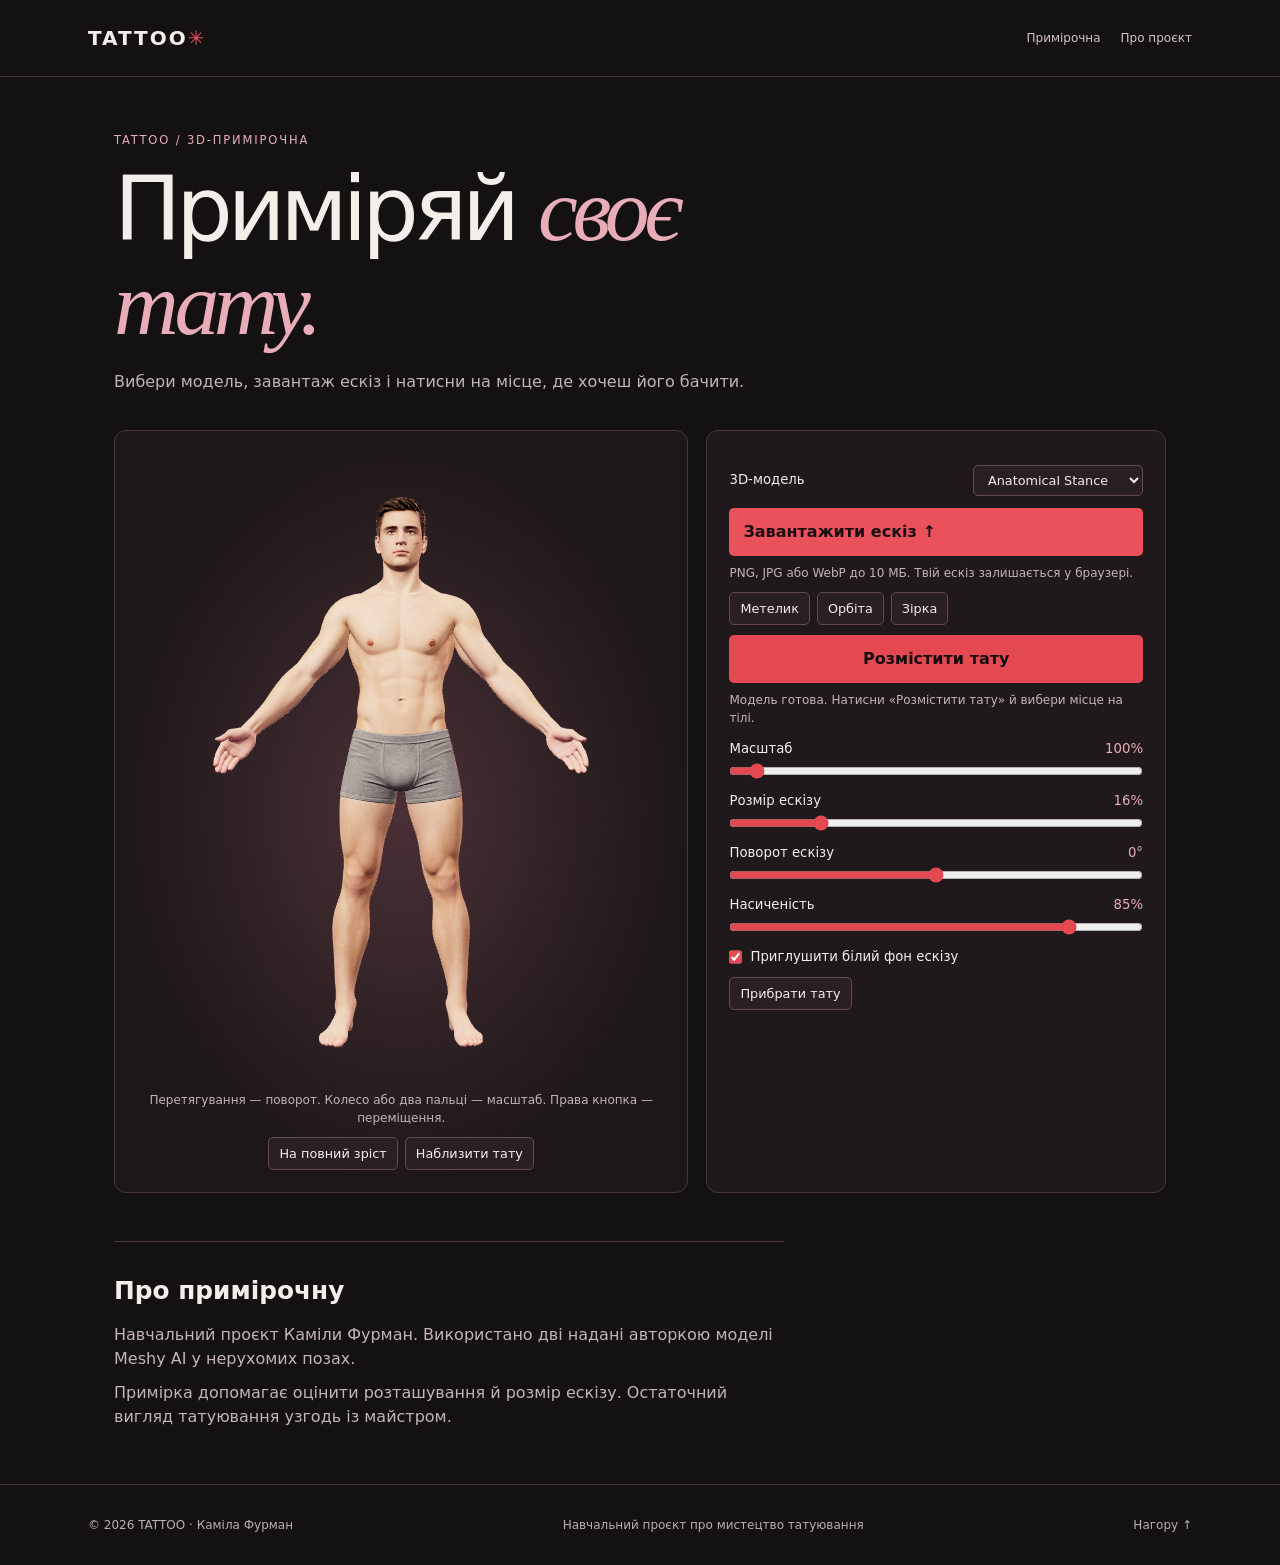
==== index.html @ 30a9cdba "Add files via upload" ====
<!DOCTYPE html><html lang="uk"><head>
    <meta charset="utf-8">
    <title>TATTOO — 3D-примірочна татуювань</title>
    <base href="/">
    <meta name="viewport" content="width=device-width, initial-scale=1">
    

    <meta name="description" content="Завантаж ескіз та приміряй його на 3D-моделі людини. Налаштуй розмір і положення, обертай модель. Навчальний проєкт Каміли Фурман.">
    <meta name="author" content="Каміла Фурман">
    <meta name="robots" content="index, follow">
    <meta name="theme-color" content="#ffffff" media="(prefers-color-scheme: light)">
    <meta name="theme-color" content="#0f172a" media="(prefers-color-scheme: dark)">

    <meta itemprop="name" content="TATTOO — 3D-примірочна татуювань">
    <meta itemprop="description" content="Завантаж ескіз та приміряй його на 3D-моделі людини. Налаштуй розмір і положення, обертай модель. Навчальний проєкт Каміли Фурман.">
    <meta itemprop="image" content="https://tattoo.itkamianets.com/social-preview.png">

    <meta property="og:type" content="website">
    <meta property="og:site_name" content="TATTOO">
    <meta property="og:locale" content="uk_UA">
    <meta property="og:url" content="https://tattoo.itkamianets.com/">
    <meta property="og:title" content="TATTOO — 3D-примірочна татуювань">
    <meta property="og:description" content="Завантаж ескіз та приміряй його на 3D-моделі людини. Налаштуй розмір і положення, обертай модель. Навчальний проєкт Каміли Фурман.">
    <meta property="og:image" content="https://tattoo.itkamianets.com/social-preview.png">

    <meta name="twitter:card" content="summary_large_image">
    <meta name="twitter:title" content="TATTOO — 3D-примірочна татуювань">
    <meta name="twitter:description" content="Завантаж ескіз та приміряй його на 3D-моделі людини. Налаштуй розмір і положення, обертай модель. Навчальний проєкт Каміли Фурман.">
    <meta name="twitter:image" content="https://tattoo.itkamianets.com/social-preview.png">
    <meta name="twitter:image:src" content="https://tattoo.itkamianets.com/social-preview.png">

    <link rel="canonical" href="https://tattoo.itkamianets.com">
    <link rel="icon" type="image/svg+xml" href="brand.svg">

      <style>@charset "UTF-8";:root{--ff-base:system-ui, -apple-system, "Segoe UI", sans-serif;--letter-spacing:0;--motion:.2s;--motion-fast:.12s;--easing:cubic-bezier(.4, 0, .2, 1);--burger-size:44px;--bar-w:24px;--bar-h:2px;--bar-gap:8px}:root{--sp-1:4px;--sp-2:8px;--sp-3:12px;--sp-4:16px;--sp-5:20px;--sp-6:24px}:root{--radius:6px;--radius-card:12px;--radius-btn:8px;--radius-pill:9999px;--b-radius:6px;--b-radius-card:12px}:root{--c-primary:#2563eb;--c-primary-hover:#1d4ed8;--c-secondary:#dc2626;--c-secondary-hover:#b91c1c;--c-text-primary:#0f172a;--c-text-secondary:#ffffff;--c-text-muted:#64748b;--c-placeholder:#94a3b8;--c-bg-primary:#f8fafc;--c-bg-secondary:#ffffff;--c-bg-tertiary:#f1f5f9;--c-border:#e2e8f0;--c-danger:#ef4444;--c-on-danger:#ffffff;--c-on-primary:#ffffff;--focus-ring:0 0 0 3px rgba(37, 99, 235, .3);--shadow-sm:0 1px 3px rgba(0, 0, 0, .1);--shadow-md:0 8px 24px rgba(15, 23, 42, .12);--c-alert-info-bg:rgba(186, 230, 253, .9);--c-alert-success-bg:rgba(167, 243, 208, .9);--c-alert-warning-bg:rgba(253, 230, 138, .9);--c-alert-error-bg:rgba(254, 205, 211, .9);--c-alert-question-bg:rgba(254, 240, 138, .9);--c-alert-info-bar:#7dd3fc;--c-alert-success-bar:#6ee7b7;--c-alert-warning-bar:#fcd34d;--c-alert-error-bar:#fda4af;--c-alert-question-bar:#fde047}@layer properties;@layer theme,base,components,utilities;@layer theme{:root{--font-sans:ui-sans-serif, system-ui, sans-serif, "Apple Color Emoji", "Segoe UI Emoji", "Segoe UI Symbol", "Noto Color Emoji";--font-mono:ui-monospace, SFMono-Regular, Menlo, Monaco, Consolas, "Liberation Mono", "Courier New", monospace;--spacing:.25rem;--container-6xl:72rem;--text-xs:.75rem;--text-xs--line-height:calc(1 / .75);--text-xl:1.25rem;--text-xl--line-height:calc(1.75 / 1.25);--font-weight-bold:700;--tracking-widest:.1em;--default-font-family:var(--font-sans);--default-mono-font-family:var(--font-mono)}}@layer base{*,:after,:before{box-sizing:border-box;margin:0;padding:0;border:0 solid}html{line-height:1.5;-webkit-text-size-adjust:100%;tab-size:4;font-family:var(--default-font-family, ui-sans-serif, system-ui, sans-serif, "Apple Color Emoji", "Segoe UI Emoji", "Segoe UI Symbol", "Noto Color Emoji");font-feature-settings:var(--default-font-feature-settings, normal);font-variation-settings:var(--default-font-variation-settings, normal);-webkit-tap-highlight-color:transparent}h1,h2{font-size:inherit;font-weight:inherit}a{color:inherit;-webkit-text-decoration:inherit;text-decoration:inherit}canvas{display:block;vertical-align:middle}button,input,select{font:inherit;font-feature-settings:inherit;font-variation-settings:inherit;letter-spacing:inherit;color:inherit;border-radius:0;background-color:transparent;opacity:1}button,input:where([type=button],[type=reset],[type=submit]){appearance:button}}@layer utilities{.mx-auto{margin-inline:auto}.flex{display:flex}.min-h-screen{min-height:100vh}.max-w-6xl{max-width:var(--container-6xl)}.flex-1{flex:1}.flex-col{flex-direction:column}.flex-wrap{flex-wrap:wrap}.items-center{align-items:center}.justify-between{justify-content:space-between}.gap-4{gap:calc(var(--spacing) * 4)}.gap-5{gap:calc(var(--spacing) * 5)}.border-t{border-top-style:var(--tw-border-style);border-top-width:1px}.border-b{border-bottom-style:var(--tw-border-style);border-bottom-width:1px}.border-\[\#49363e\]{border-color:#49363e}.bg-\[\#141112\]{background-color:#141112}.px-6{padding-inline:calc(var(--spacing) * 6)}.py-6{padding-block:calc(var(--spacing) * 6)}.py-8{padding-block:calc(var(--spacing) * 8)}.text-xl{font-size:var(--text-xl);line-height:var(--tw-leading, var(--text-xl--line-height))}.text-xs{font-size:var(--text-xs);line-height:var(--tw-leading, var(--text-xs--line-height))}.font-bold{--tw-font-weight:var(--font-weight-bold);font-weight:var(--font-weight-bold)}.tracking-widest{--tw-tracking:var(--tracking-widest);letter-spacing:var(--tracking-widest)}.text-\[\#b9afb1\]{color:#b9afb1}.text-\[\#d4c4c9\]{color:#d4c4c9}.text-\[\#ea515b\]{color:#ea515b}.text-\[\#f4eeeb\]{color:#f4eeeb}}:root{color-scheme:light;--c-primary:#256eff;--c-primary-hover:#0051f1;--c-secondary:#c53d3d;--c-secondary-hover:#962a2a;--c-bg-primary:#f3f4f7;--c-bg-secondary:#ffffff;--c-bg-tertiary:#fcfdfe;--c-text:#5f6066;--c-text-strong:#17224f;--c-text-muted:#8b8d94;--c-placeholder:#313335ab;--c-border:#eceef5;--shadow-sm:0 1px 2px rgba(0, 0, 0, .06);--shadow-md:0 10px 30px rgba(0, 0, 0, .08);--ff-base:"Poppins", system-ui, -apple-system, Segoe UI, Roboto, Arial, sans-serif;--fs:16px;--letter-spacing:.3px;--radius:8px;--radius-card:10px;--radius-btn:10px;--sp-0:0px;--sp-1:4px;--sp-2:8px;--sp-3:12px;--sp-4:16px;--sp-5:20px;--sp-6:24px;--sp-7:32px;--sp-8:40px;--sp-10:48px;--sp-12:56px;--sp-16:72px;--sp-20:96px;--container:1210px;--gutter:10px;--easing:cubic-bezier(.25, .8, .25, 1);--motion-fast:.15s;--motion:.25s;--motion-slow:.4s;--focus-ring:0 0 0 3px rgba(37, 110, 255, .35)}html,body{background:var(--c-bg-primary);color:var(--c-text);font-family:var(--ff-base);font-size:var(--fs);letter-spacing:var(--letter-spacing)}body{min-height:100vh;margin:0}html{scroll-behavior:smooth;scroll-padding-top:25px}body{background:#141112;color:#f4eeeb;font-family:system-ui,sans-serif}a:focus-visible,button:focus-visible{outline:2px solid #e9adb9;outline-offset:5px}a:hover{color:#e9adb9}@media(prefers-reduced-motion:reduce){html{scroll-behavior:auto}}@property --tw-rotate-x{syntax:"*";inherits:false;};@property --tw-rotate-y{syntax:"*";inherits:false;};@property --tw-rotate-z{syntax:"*";inherits:false;};@property --tw-skew-x{syntax:"*";inherits:false;};@property --tw-skew-y{syntax:"*";inherits:false;};@property --tw-border-style{syntax:"*";inherits:false;initial-value:solid;};@property --tw-font-weight{syntax:"*";inherits:false;};@property --tw-tracking{syntax:"*";inherits:false;};@layer properties{@supports ((-webkit-hyphens: none) and (not (margin-trim: inline))) or ((-moz-orient: inline) and (not (color:rgb(from red r g b)))){*,:before,:after{--tw-rotate-x:initial;--tw-rotate-y:initial;--tw-rotate-z:initial;--tw-skew-x:initial;--tw-skew-y:initial;--tw-border-style:solid;--tw-font-weight:initial;--tw-tracking:initial}}}</style><link rel="stylesheet" href="styles-BWASGP5S.css" media="print" data-beasties-media="all"><noscript><link rel="stylesheet" href="styles-BWASGP5S.css"></noscript><style ng-app-id="ng">[_nghost-ng-c2379030500]{display:block;position:relative;z-index:50;overflow:visible}</style><style ng-app-id="ng">[_nghost-ng-c3663647493]{display:block}.studio[_ngcontent-ng-c3663647493]{max-width:1100px;margin:auto;padding:55px 24px}.intro[_ngcontent-ng-c3663647493]{max-width:720px;margin-bottom:36px}.intro[_ngcontent-ng-c3663647493]   p[_ngcontent-ng-c3663647493], .about[_ngcontent-ng-c3663647493]   p[_ngcontent-ng-c3663647493], .hint[_ngcontent-ng-c3663647493], .stage[_ngcontent-ng-c3663647493]   p[_ngcontent-ng-c3663647493]{color:#c3b4b8}.eyebrow[_ngcontent-ng-c3663647493]{font-size:.72rem;letter-spacing:.16em;color:#e9adb9!important}h1[_ngcontent-ng-c3663647493]{font-size:clamp(2.8rem,7vw,5.8rem);line-height:1.03;letter-spacing:-.06em;margin:14px 0 20px}em[_ngcontent-ng-c3663647493]{color:#e9adb9;font-family:Georgia,serif;font-weight:400}h2[_ngcontent-ng-c3663647493]{font-size:1.55rem;font-weight:600;margin:0 0 14px}.workbench[_ngcontent-ng-c3663647493]{display:grid;grid-template-columns:minmax(0,1.25fr) minmax(0,1fr);gap:18px}.stage[_ngcontent-ng-c3663647493], .panel[_ngcontent-ng-c3663647493]{border:1px solid #49363e;background:#20191c;border-radius:12px;padding:22px}.stage[_ngcontent-ng-c3663647493]{align-self:start;position:sticky;top:12px;text-align:center;background:radial-gradient(ellipse at center,#4a3036,#1d1719 70%)}.badge[_ngcontent-ng-c3663647493]{display:block;text-align:left;font-size:.67rem;letter-spacing:.12em;color:#e9adb9}.stage[_ngcontent-ng-c3663647493]   canvas[_ngcontent-ng-c3663647493]{display:block;margin:auto;width:min(100%,360px);height:auto;touch-action:pan-y;cursor:grab}.stage[_ngcontent-ng-c3663647493]   canvas[_ngcontent-ng-c3663647493]:active{cursor:grabbing}.stage[_ngcontent-ng-c3663647493]   p[_ngcontent-ng-c3663647493], .hint[_ngcontent-ng-c3663647493]{font-size:.75rem}.status[_ngcontent-ng-c3663647493]{min-height:1.3em}.upload[_ngcontent-ng-c3663647493]{display:flex;justify-content:space-between;position:relative;background:#ea515b;color:#190f12;padding:12px 14px;border-radius:5px;font-weight:650;cursor:pointer}.upload[_ngcontent-ng-c3663647493]   input[_ngcontent-ng-c3663647493]{position:absolute;inset:0;width:100%;opacity:0;cursor:pointer}.upload[_ngcontent-ng-c3663647493]:focus-within{outline:2px solid #e9adb9;outline-offset:3px}.hint[_ngcontent-ng-c3663647493]{margin:8px 0}.samples[_ngcontent-ng-c3663647493]{display:flex;flex-wrap:wrap;gap:7px;margin:10px 0}.samples[_ngcontent-ng-c3663647493]   button[_ngcontent-ng-c3663647493], .tone[_ngcontent-ng-c3663647493]   select[_ngcontent-ng-c3663647493]{border:1px solid #654951;border-radius:5px;padding:6px 10px;background:#2a2024;color:#f4eeeb;font-size:.8rem}.samples[_ngcontent-ng-c3663647493]   button[_ngcontent-ng-c3663647493]:hover{border-color:#e9adb9;color:#e9adb9}.slider[_ngcontent-ng-c3663647493], .tone[_ngcontent-ng-c3663647493]{display:grid;grid-template-columns:1fr auto;gap:4px 10px;align-items:center;font-size:.83rem;margin:12px 0}.slider[_ngcontent-ng-c3663647493]   input[_ngcontent-ng-c3663647493]{grid-column:1/-1;width:100%}.slider[_ngcontent-ng-c3663647493]   output[_ngcontent-ng-c3663647493]{color:#e9adb9}input[type=range][_ngcontent-ng-c3663647493], input[type=checkbox][_ngcontent-ng-c3663647493]{accent-color:#e44850}.check[_ngcontent-ng-c3663647493]{display:flex;gap:8px;font-size:.83rem}.about[_ngcontent-ng-c3663647493]{margin-top:48px;border-top:1px solid #49363e;padding-top:30px;max-width:670px}.about[_ngcontent-ng-c3663647493]   p[_ngcontent-ng-c3663647493] + p[_ngcontent-ng-c3663647493]{margin-top:10px}@media(max-width:700px){.studio[_ngcontent-ng-c3663647493]{padding:34px 16px}.workbench[_ngcontent-ng-c3663647493]{grid-template-columns:1fr}.stage[_ngcontent-ng-c3663647493]{position:static}.stage[_ngcontent-ng-c3663647493]   canvas[_ngcontent-ng-c3663647493]{max-width:270px}}.viewport[_ngcontent-ng-c3663647493]{position:relative;width:100%;min-height:430px}.stage[_ngcontent-ng-c3663647493]   canvas[_ngcontent-ng-c3663647493]{width:100%;max-width:none!important;touch-action:none}.loading[_ngcontent-ng-c3663647493]{position:absolute;inset:40% 0 auto;background:#20191ce8;padding:15px}.place-button[_ngcontent-ng-c3663647493]{width:100%;padding:12px;background:#e44850;color:#160d0f;border:0;border-radius:5px;font-weight:650}.place-button[aria-pressed=true][_ngcontent-ng-c3663647493]{background:#e9adb9}.tone[_ngcontent-ng-c3663647493]   select[_ngcontent-ng-c3663647493]{max-width:220px}.stage[_ngcontent-ng-c3663647493]{padding:12px}.stage[_ngcontent-ng-c3663647493]   .samples[_ngcontent-ng-c3663647493]{justify-content:center}</style></head>
  <body><!--nghm--><script type="text/javascript" id="ng-event-dispatch-contract">(()=>{function p(t,n,r,o,e,i,f,m){return{eventType:t,event:n,targetElement:r,eic:o,timeStamp:e,eia:i,eirp:f,eiack:m}}function u(t){let n=[],r=e=>{n.push(e)};return{c:t,q:n,et:[],etc:[],d:r,h:e=>{r(p(e.type,e,e.target,t,Date.now()))}}}function s(t,n,r){for(let o=0;o<n.length;o++){let e=n[o];(r?t.etc:t.et).push(e),t.c.addEventListener(e,t.h,r)}}function c(t,n,r,o,e=window){let i=u(t);e._ejsas||(e._ejsas={}),e._ejsas[n]=i,s(i,r),s(i,o,!0)}window.__jsaction_bootstrap=c;})();
</script><script>window.__jsaction_bootstrap(document.body,"ng",["click","pointerup","change","input"],[]);</script>
    <app-root ng-version="22.2.1" ngh="2" ng-server-context="ssg"><div class="flex min-h-screen flex-col"><app-topbar _nghost-ng-c2379030500="" ngh="0"><header _ngcontent-ng-c2379030500="" class="border-b border-[#49363e] bg-[#141112]"><div _ngcontent-ng-c2379030500="" class="mx-auto flex max-w-6xl items-center justify-between gap-4 px-6 py-6"><a _ngcontent-ng-c2379030500="" routerlink="/" aria-label="TATTOO — головна" class="text-xl font-bold tracking-widest text-[#f4eeeb]" href="/" jsaction="click:;">TATTOO<span _ngcontent-ng-c2379030500="" class="text-[#ea515b]">✳</span></a><nav _ngcontent-ng-c2379030500="" aria-label="Головна навігація" class="flex gap-5 text-xs text-[#d4c4c9]"><a _ngcontent-ng-c2379030500="" href="#controls">Примірочна</a><a _ngcontent-ng-c2379030500="" href="#about">Про проєкт</a></nav></div></header></app-topbar><main class="flex-1"><router-outlet></router-outlet><ng-component _nghost-ng-c3663647493="" ngh="1"><section _ngcontent-ng-c3663647493="" class="studio"><div _ngcontent-ng-c3663647493="" class="intro"><p _ngcontent-ng-c3663647493="" class="eyebrow">TATTOO / 3D-ПРИМІРОЧНА</p><h1 _ngcontent-ng-c3663647493="">Приміряй <em _ngcontent-ng-c3663647493="">своє тату.</em></h1><p _ngcontent-ng-c3663647493="">Вибери модель, завантаж ескіз і натисни на місце, де хочеш його бачити.</p></div><div _ngcontent-ng-c3663647493="" class="workbench"><div _ngcontent-ng-c3663647493="" class="stage"><div _ngcontent-ng-c3663647493="" class="viewport"><canvas _ngcontent-ng-c3663647493="" aria-label="Інтерактивна 3D-модель людини" jsaction="pointerup:;"></canvas><p _ngcontent-ng-c3663647493="" role="status" class="loading">Завантаження 3D-моделі…</p><!----></div><p _ngcontent-ng-c3663647493="">Перетягування — поворот. Колесо або два пальці — масштаб. Права кнопка — переміщення.</p><div _ngcontent-ng-c3663647493="" class="samples"><button _ngcontent-ng-c3663647493="" type="button" jsaction="click:;">На повний зріст</button><button _ngcontent-ng-c3663647493="" type="button" jsaction="click:;">Наблизити тату</button></div></div><div _ngcontent-ng-c3663647493="" id="controls" class="panel"><label _ngcontent-ng-c3663647493="" class="tone">3D-модель <select _ngcontent-ng-c3663647493="" jsaction="change:;"><option _ngcontent-ng-c3663647493="" value="anatomical">Anatomical Stance</option><option _ngcontent-ng-c3663647493="" value="athletic">Athletic Studio Pose</option></select></label><label _ngcontent-ng-c3663647493="" class="upload">Завантажити ескіз ↑ <input _ngcontent-ng-c3663647493="" type="file" accept="image/png,image/jpeg,image/webp" jsaction="change:;"></label><p _ngcontent-ng-c3663647493="" class="hint">PNG, JPG або WebP до 10 МБ. Твій ескіз залишається у браузері.</p><div _ngcontent-ng-c3663647493="" aria-label="Готові зразки" class="samples"><button _ngcontent-ng-c3663647493="" type="button" jsaction="click:;">Метелик</button><button _ngcontent-ng-c3663647493="" type="button" jsaction="click:;">Орбіта</button><button _ngcontent-ng-c3663647493="" type="button" jsaction="click:;">Зірка</button></div><button _ngcontent-ng-c3663647493="" type="button" class="place-button" aria-pressed="false" jsaction="click:;"> Розмістити тату </button><!----><p _ngcontent-ng-c3663647493="" aria-live="polite" class="hint status"><!--ngetn--></p><label _ngcontent-ng-c3663647493="" class="slider">Масштаб <output _ngcontent-ng-c3663647493="">100%</output><input _ngcontent-ng-c3663647493="" type="range" min="57" max="950" value="100" jsaction="input:;"></label><label _ngcontent-ng-c3663647493="" class="slider">Розмір ескізу <output _ngcontent-ng-c3663647493="">16%</output><input _ngcontent-ng-c3663647493="" type="range" min="3" max="65" value="16" jsaction="input:;"></label><label _ngcontent-ng-c3663647493="" class="slider">Поворот ескізу <output _ngcontent-ng-c3663647493="">0°</output><input _ngcontent-ng-c3663647493="" type="range" min="-180" max="180" value="0" jsaction="input:;"></label><label _ngcontent-ng-c3663647493="" class="slider">Насиченість <output _ngcontent-ng-c3663647493="">85%</output><input _ngcontent-ng-c3663647493="" type="range" min="10" max="100" value="85" jsaction="input:;"></label><label _ngcontent-ng-c3663647493="" class="check"><input _ngcontent-ng-c3663647493="" type="checkbox" checked="" jsaction="change:;">Приглушити білий фон ескізу</label><div _ngcontent-ng-c3663647493="" class="samples"><button _ngcontent-ng-c3663647493="" type="button" jsaction="click:;">Прибрати тату</button></div></div></div><section _ngcontent-ng-c3663647493="" id="about" class="about"><h2 _ngcontent-ng-c3663647493="">Про примірочну</h2><p _ngcontent-ng-c3663647493="">Навчальний проєкт Каміли Фурман. Використано дві надані авторкою моделі Meshy AI у нерухомих позах.</p><p _ngcontent-ng-c3663647493="">Примірка допомагає оцінити розташування й розмір ескізу. Остаточний вигляд татуювання узгодь із майстром.</p></section></section></ng-component><!----></main><app-footer ngh="0"><footer class="border-t border-[#49363e] bg-[#141112]"><div class="mx-auto flex max-w-6xl flex-wrap justify-between gap-5 px-6 py-8 text-xs text-[#b9afb1]"><p>© 2026 TATTOO · Каміла Фурман</p><p>Навчальний проєкт про мистецтво татуювання</p><a href="#">Нагору ↑</a></div></footer></app-footer></div></app-root>
  <link rel="modulepreload" href="chunk-PKZQKDMD.js"><script src="main-TON5KTFN.js" type="module"></script>
<link rel="modulepreload" href="chunk-ODQLD7VD.js">




<script id="ng-state" type="application/json">{"bootstrap-data":{"company":null},"__nghData__":[{},{"t":{"15":"t0","45":"t1"},"c":{"15":[{"i":"t0","r":1}],"45":[]}},{"c":{"3":[{"i":"c3663647493","r":1}]}}]}</script><script>document.querySelectorAll('link[data-beasties-media]').forEach(function(l){l.media=l.getAttribute('data-beasties-media');l.removeAttribute('data-beasties-media')})</script></body></html>
---- styles-BWASGP5S.css ----
@charset "UTF-8";:root{--ff-base: system-ui, -apple-system, "Segoe UI", sans-serif;--letter-spacing: 0;--motion: .2s;--motion-fast: .12s;--easing: cubic-bezier(.4, 0, .2, 1);--burger-size: 44px;--bar-w: 24px;--bar-h: 2px;--bar-gap: 8px}:root,[data-density=comfortable]{--sp-1: 4px;--sp-2: 8px;--sp-3: 12px;--sp-4: 16px;--sp-5: 20px;--sp-6: 24px}[data-density=compact]{--sp-1: 2px;--sp-2: 6px;--sp-3: 8px;--sp-4: 12px;--sp-5: 14px;--sp-6: 18px}:root,[data-radius=rounded]{--radius: 6px;--radius-card: 12px;--radius-btn: 8px;--radius-pill: 9999px;--b-radius: 6px;--b-radius-card: 12px}[data-radius=square]{--radius: 2px;--radius-card: 4px;--radius-btn: 4px;--radius-pill: 4px;--b-radius: 2px;--b-radius-card: 4px}:root,[data-mode=light]{--c-primary: #2563eb;--c-primary-hover: #1d4ed8;--c-secondary: #dc2626;--c-secondary-hover: #b91c1c;--c-text-primary: #0f172a;--c-text-secondary: #ffffff;--c-text-muted: #64748b;--c-placeholder: #94a3b8;--c-bg-primary: #f8fafc;--c-bg-secondary: #ffffff;--c-bg-tertiary: #f1f5f9;--c-border: #e2e8f0;--c-danger: #ef4444;--c-on-danger: #ffffff;--c-on-primary: #ffffff;--focus-ring: 0 0 0 3px rgba(37, 99, 235, .3);--shadow-sm: 0 1px 3px rgba(0, 0, 0, .1);--shadow-md: 0 8px 24px rgba(15, 23, 42, .12);--c-alert-info-bg: rgba(186, 230, 253, .9);--c-alert-success-bg: rgba(167, 243, 208, .9);--c-alert-warning-bg: rgba(253, 230, 138, .9);--c-alert-error-bg: rgba(254, 205, 211, .9);--c-alert-question-bg: rgba(254, 240, 138, .9);--c-alert-info-bar: #7dd3fc;--c-alert-success-bar: #6ee7b7;--c-alert-warning-bar: #fcd34d;--c-alert-error-bar: #fda4af;--c-alert-question-bar: #fde047}[data-mode=dark]{--c-primary: #3b82f6;--c-primary-hover: #2563eb;--c-secondary: #ef4444;--c-secondary-hover: #dc2626;--c-text-primary: #f1f5f9;--c-text-secondary: #ffffff;--c-text-muted: #94a3b8;--c-placeholder: #64748b;--c-bg-primary: #020617;--c-bg-secondary: #1e293b;--c-bg-tertiary: #0f172a;--c-border: #334155;--c-danger: #f87171;--c-on-danger: #1f0a0a;--c-on-primary: #ffffff;--focus-ring: 0 0 0 3px rgba(59, 130, 246, .4);--shadow-sm: 0 1px 3px rgba(0, 0, 0, .3);--shadow-md: 0 12px 32px rgba(0, 0, 0, .45);--c-alert-info-bg: rgba(12, 74, 110, .9);--c-alert-success-bg: rgba(6, 95, 70, .9);--c-alert-warning-bg: rgba(113, 63, 18, .9);--c-alert-error-bg: rgba(127, 29, 29, .9);--c-alert-question-bg: rgba(113, 63, 18, .9);--c-alert-info-bar: #38bdf8;--c-alert-success-bar: #34d399;--c-alert-warning-bar: #fbbf24;--c-alert-error-bar: #fb7185;--c-alert-question-bar: #facc15}@layer properties;@layer theme,base,components,utilities;@layer theme{:root,:host{--font-sans: ui-sans-serif, system-ui, sans-serif, "Apple Color Emoji", "Segoe UI Emoji", "Segoe UI Symbol", "Noto Color Emoji";--font-mono: ui-monospace, SFMono-Regular, Menlo, Monaco, Consolas, "Liberation Mono", "Courier New", monospace;--spacing: .25rem;--container-6xl: 72rem;--text-xs: .75rem;--text-xs--line-height: calc(1 / .75);--text-xl: 1.25rem;--text-xl--line-height: calc(1.75 / 1.25);--font-weight-bold: 700;--tracking-widest: .1em;--default-font-family: var(--font-sans);--default-mono-font-family: var(--font-mono)}}@layer base{*,:after,:before,::backdrop,::file-selector-button{box-sizing:border-box;margin:0;padding:0;border:0 solid}html,:host{line-height:1.5;-webkit-text-size-adjust:100%;tab-size:4;font-family:var(--default-font-family, ui-sans-serif, system-ui, sans-serif, "Apple Color Emoji", "Segoe UI Emoji", "Segoe UI Symbol", "Noto Color Emoji");font-feature-settings:var(--default-font-feature-settings, normal);font-variation-settings:var(--default-font-variation-settings, normal);-webkit-tap-highlight-color:transparent}hr{height:0;color:inherit;border-top-width:1px}abbr:where([title]){-webkit-text-decoration:underline dotted;text-decoration:underline dotted}h1,h2,h3,h4,h5,h6{font-size:inherit;font-weight:inherit}a{color:inherit;-webkit-text-decoration:inherit;text-decoration:inherit}b,strong{font-weight:bolder}code,kbd,samp,pre{font-family:var(--default-mono-font-family, ui-monospace, SFMono-Regular, Menlo, Monaco, Consolas, "Liberation Mono", "Courier New", monospace);font-feature-settings:var(--default-mono-font-feature-settings, normal);font-variation-settings:var(--default-mono-font-variation-settings, normal);font-size:1em}small{font-size:80%}sub,sup{font-size:75%;line-height:0;position:relative;vertical-align:baseline}sub{bottom:-.25em}sup{top:-.5em}table{text-indent:0;border-color:inherit;border-collapse:collapse}:-moz-focusring{outline:auto}progress{vertical-align:baseline}summary{display:list-item}ol,ul,menu{list-style:none}img,svg,video,canvas,audio,iframe,embed,object{display:block;vertical-align:middle}img,video{max-width:100%;height:auto}button,input,select,optgroup,textarea,::file-selector-button{font:inherit;font-feature-settings:inherit;font-variation-settings:inherit;letter-spacing:inherit;color:inherit;border-radius:0;background-color:transparent;opacity:1}:where(select:is([multiple],[size])) optgroup{font-weight:bolder}:where(select:is([multiple],[size])) optgroup option{padding-inline-start:20px}::file-selector-button{margin-inline-end:4px}::placeholder{opacity:1}@supports (not (-webkit-appearance: -apple-pay-button)) or (contain-intrinsic-size: 1px){::placeholder{color:currentcolor}@supports (color: color-mix(in lab,red,red)){::placeholder{color:color-mix(in oklab,currentcolor 50%,transparent)}}}textarea{resize:vertical}::-webkit-search-decoration{-webkit-appearance:none}::-webkit-date-and-time-value{min-height:1lh;text-align:inherit}::-webkit-datetime-edit{display:inline-flex}::-webkit-datetime-edit-fields-wrapper{padding:0}::-webkit-datetime-edit,::-webkit-datetime-edit-year-field,::-webkit-datetime-edit-month-field,::-webkit-datetime-edit-day-field,::-webkit-datetime-edit-hour-field,::-webkit-datetime-edit-minute-field,::-webkit-datetime-edit-second-field,::-webkit-datetime-edit-millisecond-field,::-webkit-datetime-edit-meridiem-field{padding-block:0}::-webkit-calendar-picker-indicator{line-height:1}:-moz-ui-invalid{box-shadow:none}button,input:where([type=button],[type=reset],[type=submit]),::file-selector-button{appearance:button}::-webkit-inner-spin-button,::-webkit-outer-spin-button{height:auto}[hidden]:where(:not([hidden=until-found])){display:none!important}}@layer utilities{.visible{visibility:visible}.static{position:static}.z-1{z-index:1}.mx-auto{margin-inline:auto}.block{display:block}.contents{display:contents}.flex{display:flex}.inline{display:inline}.min-h-screen{min-height:100vh}.max-w-6xl{max-width:var(--container-6xl)}.flex-1{flex:1}.transform{transform:var(--tw-rotate-x,) var(--tw-rotate-y,) var(--tw-rotate-z,) var(--tw-skew-x,) var(--tw-skew-y,)}.flex-col{flex-direction:column}.flex-wrap{flex-wrap:wrap}.items-center{align-items:center}.justify-between{justify-content:space-between}.gap-4{gap:calc(var(--spacing) * 4)}.gap-5{gap:calc(var(--spacing) * 5)}.border-t{border-top-style:var(--tw-border-style);border-top-width:1px}.border-b{border-bottom-style:var(--tw-border-style);border-bottom-width:1px}.border-\[\#49363e\]{border-color:#49363e}.bg-\[\#141112\]{background-color:#141112}.px-6{padding-inline:calc(var(--spacing) * 6)}.py-6{padding-block:calc(var(--spacing) * 6)}.py-8{padding-block:calc(var(--spacing) * 8)}.text-xl{font-size:var(--text-xl);line-height:var(--tw-leading, var(--text-xl--line-height))}.text-xs{font-size:var(--text-xs);line-height:var(--tw-leading, var(--text-xs--line-height))}.font-bold{--tw-font-weight: var(--font-weight-bold);font-weight:var(--font-weight-bold)}.tracking-widest{--tw-tracking: var(--tracking-widest);letter-spacing:var(--tracking-widest)}.text-\[\#b9afb1\]{color:#b9afb1}.text-\[\#d4c4c9\]{color:#d4c4c9}.text-\[\#ea515b\]{color:#ea515b}.text-\[\#f4eeeb\]{color:#f4eeeb}}:root{color-scheme:light;--c-primary: #256eff;--c-primary-hover: #0051f1;--c-secondary: #c53d3d;--c-secondary-hover: #962a2a;--c-bg-primary: #f3f4f7;--c-bg-secondary: #ffffff;--c-bg-tertiary: #fcfdfe;--c-text: #5f6066;--c-text-strong: #17224f;--c-text-muted: #8b8d94;--c-placeholder: #313335ab;--c-border: #eceef5;--shadow-sm: 0 1px 2px rgba(0, 0, 0, .06);--shadow-md: 0 10px 30px rgba(0, 0, 0, .08);--ff-base: "Poppins", system-ui, -apple-system, Segoe UI, Roboto, Arial, sans-serif;--fs: 16px;--letter-spacing: .3px;--radius: 8px;--radius-card: 10px;--radius-btn: 10px;--sp-0: 0px;--sp-1: 4px;--sp-2: 8px;--sp-3: 12px;--sp-4: 16px;--sp-5: 20px;--sp-6: 24px;--sp-7: 32px;--sp-8: 40px;--sp-10: 48px;--sp-12: 56px;--sp-16: 72px;--sp-20: 96px;--container: 1210px;--gutter: 10px;--easing: cubic-bezier(.25, .8, .25, 1);--motion-fast: .15s;--motion: .25s;--motion-slow: .4s;--focus-ring: 0 0 0 3px rgba(37, 110, 255, .35)}html[data-mode=dark]{color-scheme:dark;--c-bg-primary: #282828;--c-bg-secondary: #343434;--c-bg-tertiary: #404040;--c-border: #404040;--shadow-sm: 0 1px 2px rgba(0, 0, 0, .35);--shadow-md: 0 10px 30px rgba(0, 0, 0, .45);--c-text: #e8e8e8;--c-text-strong: #ffffff;--c-text-muted: #b7b7b7;--c-placeholder: #d3cdcd;--focus-ring: 0 0 0 3px rgba(37, 110, 255, .35)}html[data-density=compact]{--sp-1: 2px;--sp-2: 6px;--sp-3: 10px;--sp-4: 14px;--sp-5: 18px;--sp-6: 22px;--sp-7: 28px;--sp-8: 36px;--sp-10: 42px;--sp-12: 48px;--sp-16: 64px;--sp-20: 84px;--gutter: 8px}html[data-radius=square]{--radius: 0px;--radius-card: 0px;--radius-btn: 0px}html,body{background:var(--c-bg-primary);color:var(--c-text);font-family:var(--ff-base);font-size:var(--fs);letter-spacing:var(--letter-spacing)}body{min-height:100vh;margin:0}.theme-interactive{transition-duration:var(--motion-fast);transition-property:background-color,border-color,box-shadow,color,opacity,transform;transition-timing-function:var(--easing)}.theme-focus:focus-visible{outline:none;box-shadow:var(--focus-ring)}html{scroll-behavior:smooth;scroll-padding-top:25px}body{background:#141112;color:#f4eeeb;font-family:system-ui,sans-serif}a:focus-visible,button:focus-visible{outline:2px solid #e9adb9;outline-offset:5px}a:hover{color:#e9adb9}@media(prefers-reduced-motion:reduce){html{scroll-behavior:auto}}@property --tw-rotate-x{syntax: "*"; inherits: false;}@property --tw-rotate-y{syntax: "*"; inherits: false;}@property --tw-rotate-z{syntax: "*"; inherits: false;}@property --tw-skew-x{syntax: "*"; inherits: false;}@property --tw-skew-y{syntax: "*"; inherits: false;}@property --tw-border-style{syntax: "*"; inherits: false; initial-value: solid;}@property --tw-font-weight{syntax: "*"; inherits: false;}@property --tw-tracking{syntax: "*"; inherits: false;}@layer properties{@supports ((-webkit-hyphens: none) and (not (margin-trim: inline))) or ((-moz-orient: inline) and (not (color:rgb(from red r g b)))){*,:before,:after,::backdrop{--tw-rotate-x: initial;--tw-rotate-y: initial;--tw-rotate-z: initial;--tw-skew-x: initial;--tw-skew-y: initial;--tw-border-style: solid;--tw-font-weight: initial;--tw-tracking: initial}}}
---- styles-BWASGP5S.css ----
@charset "UTF-8";:root{--ff-base: system-ui, -apple-system, "Segoe UI", sans-serif;--letter-spacing: 0;--motion: .2s;--motion-fast: .12s;--easing: cubic-bezier(.4, 0, .2, 1);--burger-size: 44px;--bar-w: 24px;--bar-h: 2px;--bar-gap: 8px}:root,[data-density=comfortable]{--sp-1: 4px;--sp-2: 8px;--sp-3: 12px;--sp-4: 16px;--sp-5: 20px;--sp-6: 24px}[data-density=compact]{--sp-1: 2px;--sp-2: 6px;--sp-3: 8px;--sp-4: 12px;--sp-5: 14px;--sp-6: 18px}:root,[data-radius=rounded]{--radius: 6px;--radius-card: 12px;--radius-btn: 8px;--radius-pill: 9999px;--b-radius: 6px;--b-radius-card: 12px}[data-radius=square]{--radius: 2px;--radius-card: 4px;--radius-btn: 4px;--radius-pill: 4px;--b-radius: 2px;--b-radius-card: 4px}:root,[data-mode=light]{--c-primary: #2563eb;--c-primary-hover: #1d4ed8;--c-secondary: #dc2626;--c-secondary-hover: #b91c1c;--c-text-primary: #0f172a;--c-text-secondary: #ffffff;--c-text-muted: #64748b;--c-placeholder: #94a3b8;--c-bg-primary: #f8fafc;--c-bg-secondary: #ffffff;--c-bg-tertiary: #f1f5f9;--c-border: #e2e8f0;--c-danger: #ef4444;--c-on-danger: #ffffff;--c-on-primary: #ffffff;--focus-ring: 0 0 0 3px rgba(37, 99, 235, .3);--shadow-sm: 0 1px 3px rgba(0, 0, 0, .1);--shadow-md: 0 8px 24px rgba(15, 23, 42, .12);--c-alert-info-bg: rgba(186, 230, 253, .9);--c-alert-success-bg: rgba(167, 243, 208, .9);--c-alert-warning-bg: rgba(253, 230, 138, .9);--c-alert-error-bg: rgba(254, 205, 211, .9);--c-alert-question-bg: rgba(254, 240, 138, .9);--c-alert-info-bar: #7dd3fc;--c-alert-success-bar: #6ee7b7;--c-alert-warning-bar: #fcd34d;--c-alert-error-bar: #fda4af;--c-alert-question-bar: #fde047}[data-mode=dark]{--c-primary: #3b82f6;--c-primary-hover: #2563eb;--c-secondary: #ef4444;--c-secondary-hover: #dc2626;--c-text-primary: #f1f5f9;--c-text-secondary: #ffffff;--c-text-muted: #94a3b8;--c-placeholder: #64748b;--c-bg-primary: #020617;--c-bg-secondary: #1e293b;--c-bg-tertiary: #0f172a;--c-border: #334155;--c-danger: #f87171;--c-on-danger: #1f0a0a;--c-on-primary: #ffffff;--focus-ring: 0 0 0 3px rgba(59, 130, 246, .4);--shadow-sm: 0 1px 3px rgba(0, 0, 0, .3);--shadow-md: 0 12px 32px rgba(0, 0, 0, .45);--c-alert-info-bg: rgba(12, 74, 110, .9);--c-alert-success-bg: rgba(6, 95, 70, .9);--c-alert-warning-bg: rgba(113, 63, 18, .9);--c-alert-error-bg: rgba(127, 29, 29, .9);--c-alert-question-bg: rgba(113, 63, 18, .9);--c-alert-info-bar: #38bdf8;--c-alert-success-bar: #34d399;--c-alert-warning-bar: #fbbf24;--c-alert-error-bar: #fb7185;--c-alert-question-bar: #facc15}@layer properties;@layer theme,base,components,utilities;@layer theme{:root,:host{--font-sans: ui-sans-serif, system-ui, sans-serif, "Apple Color Emoji", "Segoe UI Emoji", "Segoe UI Symbol", "Noto Color Emoji";--font-mono: ui-monospace, SFMono-Regular, Menlo, Monaco, Consolas, "Liberation Mono", "Courier New", monospace;--spacing: .25rem;--container-6xl: 72rem;--text-xs: .75rem;--text-xs--line-height: calc(1 / .75);--text-xl: 1.25rem;--text-xl--line-height: calc(1.75 / 1.25);--font-weight-bold: 700;--tracking-widest: .1em;--default-font-family: var(--font-sans);--default-mono-font-family: var(--font-mono)}}@layer base{*,:after,:before,::backdrop,::file-selector-button{box-sizing:border-box;margin:0;padding:0;border:0 solid}html,:host{line-height:1.5;-webkit-text-size-adjust:100%;tab-size:4;font-family:var(--default-font-family, ui-sans-serif, system-ui, sans-serif, "Apple Color Emoji", "Segoe UI Emoji", "Segoe UI Symbol", "Noto Color Emoji");font-feature-settings:var(--default-font-feature-settings, normal);font-variation-settings:var(--default-font-variation-settings, normal);-webkit-tap-highlight-color:transparent}hr{height:0;color:inherit;border-top-width:1px}abbr:where([title]){-webkit-text-decoration:underline dotted;text-decoration:underline dotted}h1,h2,h3,h4,h5,h6{font-size:inherit;font-weight:inherit}a{color:inherit;-webkit-text-decoration:inherit;text-decoration:inherit}b,strong{font-weight:bolder}code,kbd,samp,pre{font-family:var(--default-mono-font-family, ui-monospace, SFMono-Regular, Menlo, Monaco, Consolas, "Liberation Mono", "Courier New", monospace);font-feature-settings:var(--default-mono-font-feature-settings, normal);font-variation-settings:var(--default-mono-font-variation-settings, normal);font-size:1em}small{font-size:80%}sub,sup{font-size:75%;line-height:0;position:relative;vertical-align:baseline}sub{bottom:-.25em}sup{top:-.5em}table{text-indent:0;border-color:inherit;border-collapse:collapse}:-moz-focusring{outline:auto}progress{vertical-align:baseline}summary{display:list-item}ol,ul,menu{list-style:none}img,svg,video,canvas,audio,iframe,embed,object{display:block;vertical-align:middle}img,video{max-width:100%;height:auto}button,input,select,optgroup,textarea,::file-selector-button{font:inherit;font-feature-settings:inherit;font-variation-settings:inherit;letter-spacing:inherit;color:inherit;border-radius:0;background-color:transparent;opacity:1}:where(select:is([multiple],[size])) optgroup{font-weight:bolder}:where(select:is([multiple],[size])) optgroup option{padding-inline-start:20px}::file-selector-button{margin-inline-end:4px}::placeholder{opacity:1}@supports (not (-webkit-appearance: -apple-pay-button)) or (contain-intrinsic-size: 1px){::placeholder{color:currentcolor}@supports (color: color-mix(in lab,red,red)){::placeholder{color:color-mix(in oklab,currentcolor 50%,transparent)}}}textarea{resize:vertical}::-webkit-search-decoration{-webkit-appearance:none}::-webkit-date-and-time-value{min-height:1lh;text-align:inherit}::-webkit-datetime-edit{display:inline-flex}::-webkit-datetime-edit-fields-wrapper{padding:0}::-webkit-datetime-edit,::-webkit-datetime-edit-year-field,::-webkit-datetime-edit-month-field,::-webkit-datetime-edit-day-field,::-webkit-datetime-edit-hour-field,::-webkit-datetime-edit-minute-field,::-webkit-datetime-edit-second-field,::-webkit-datetime-edit-millisecond-field,::-webkit-datetime-edit-meridiem-field{padding-block:0}::-webkit-calendar-picker-indicator{line-height:1}:-moz-ui-invalid{box-shadow:none}button,input:where([type=button],[type=reset],[type=submit]),::file-selector-button{appearance:button}::-webkit-inner-spin-button,::-webkit-outer-spin-button{height:auto}[hidden]:where(:not([hidden=until-found])){display:none!important}}@layer utilities{.visible{visibility:visible}.static{position:static}.z-1{z-index:1}.mx-auto{margin-inline:auto}.block{display:block}.contents{display:contents}.flex{display:flex}.inline{display:inline}.min-h-screen{min-height:100vh}.max-w-6xl{max-width:var(--container-6xl)}.flex-1{flex:1}.transform{transform:var(--tw-rotate-x,) var(--tw-rotate-y,) var(--tw-rotate-z,) var(--tw-skew-x,) var(--tw-skew-y,)}.flex-col{flex-direction:column}.flex-wrap{flex-wrap:wrap}.items-center{align-items:center}.justify-between{justify-content:space-between}.gap-4{gap:calc(var(--spacing) * 4)}.gap-5{gap:calc(var(--spacing) * 5)}.border-t{border-top-style:var(--tw-border-style);border-top-width:1px}.border-b{border-bottom-style:var(--tw-border-style);border-bottom-width:1px}.border-\[\#49363e\]{border-color:#49363e}.bg-\[\#141112\]{background-color:#141112}.px-6{padding-inline:calc(var(--spacing) * 6)}.py-6{padding-block:calc(var(--spacing) * 6)}.py-8{padding-block:calc(var(--spacing) * 8)}.text-xl{font-size:var(--text-xl);line-height:var(--tw-leading, var(--text-xl--line-height))}.text-xs{font-size:var(--text-xs);line-height:var(--tw-leading, var(--text-xs--line-height))}.font-bold{--tw-font-weight: var(--font-weight-bold);font-weight:var(--font-weight-bold)}.tracking-widest{--tw-tracking: var(--tracking-widest);letter-spacing:var(--tracking-widest)}.text-\[\#b9afb1\]{color:#b9afb1}.text-\[\#d4c4c9\]{color:#d4c4c9}.text-\[\#ea515b\]{color:#ea515b}.text-\[\#f4eeeb\]{color:#f4eeeb}}:root{color-scheme:light;--c-primary: #256eff;--c-primary-hover: #0051f1;--c-secondary: #c53d3d;--c-secondary-hover: #962a2a;--c-bg-primary: #f3f4f7;--c-bg-secondary: #ffffff;--c-bg-tertiary: #fcfdfe;--c-text: #5f6066;--c-text-strong: #17224f;--c-text-muted: #8b8d94;--c-placeholder: #313335ab;--c-border: #eceef5;--shadow-sm: 0 1px 2px rgba(0, 0, 0, .06);--shadow-md: 0 10px 30px rgba(0, 0, 0, .08);--ff-base: "Poppins", system-ui, -apple-system, Segoe UI, Roboto, Arial, sans-serif;--fs: 16px;--letter-spacing: .3px;--radius: 8px;--radius-card: 10px;--radius-btn: 10px;--sp-0: 0px;--sp-1: 4px;--sp-2: 8px;--sp-3: 12px;--sp-4: 16px;--sp-5: 20px;--sp-6: 24px;--sp-7: 32px;--sp-8: 40px;--sp-10: 48px;--sp-12: 56px;--sp-16: 72px;--sp-20: 96px;--container: 1210px;--gutter: 10px;--easing: cubic-bezier(.25, .8, .25, 1);--motion-fast: .15s;--motion: .25s;--motion-slow: .4s;--focus-ring: 0 0 0 3px rgba(37, 110, 255, .35)}html[data-mode=dark]{color-scheme:dark;--c-bg-primary: #282828;--c-bg-secondary: #343434;--c-bg-tertiary: #404040;--c-border: #404040;--shadow-sm: 0 1px 2px rgba(0, 0, 0, .35);--shadow-md: 0 10px 30px rgba(0, 0, 0, .45);--c-text: #e8e8e8;--c-text-strong: #ffffff;--c-text-muted: #b7b7b7;--c-placeholder: #d3cdcd;--focus-ring: 0 0 0 3px rgba(37, 110, 255, .35)}html[data-density=compact]{--sp-1: 2px;--sp-2: 6px;--sp-3: 10px;--sp-4: 14px;--sp-5: 18px;--sp-6: 22px;--sp-7: 28px;--sp-8: 36px;--sp-10: 42px;--sp-12: 48px;--sp-16: 64px;--sp-20: 84px;--gutter: 8px}html[data-radius=square]{--radius: 0px;--radius-card: 0px;--radius-btn: 0px}html,body{background:var(--c-bg-primary);color:var(--c-text);font-family:var(--ff-base);font-size:var(--fs);letter-spacing:var(--letter-spacing)}body{min-height:100vh;margin:0}.theme-interactive{transition-duration:var(--motion-fast);transition-property:background-color,border-color,box-shadow,color,opacity,transform;transition-timing-function:var(--easing)}.theme-focus:focus-visible{outline:none;box-shadow:var(--focus-ring)}html{scroll-behavior:smooth;scroll-padding-top:25px}body{background:#141112;color:#f4eeeb;font-family:system-ui,sans-serif}a:focus-visible,button:focus-visible{outline:2px solid #e9adb9;outline-offset:5px}a:hover{color:#e9adb9}@media(prefers-reduced-motion:reduce){html{scroll-behavior:auto}}@property --tw-rotate-x{syntax: "*"; inherits: false;}@property --tw-rotate-y{syntax: "*"; inherits: false;}@property --tw-rotate-z{syntax: "*"; inherits: false;}@property --tw-skew-x{syntax: "*"; inherits: false;}@property --tw-skew-y{syntax: "*"; inherits: false;}@property --tw-border-style{syntax: "*"; inherits: false; initial-value: solid;}@property --tw-font-weight{syntax: "*"; inherits: false;}@property --tw-tracking{syntax: "*"; inherits: false;}@layer properties{@supports ((-webkit-hyphens: none) and (not (margin-trim: inline))) or ((-moz-orient: inline) and (not (color:rgb(from red r g b)))){*,:before,:after,::backdrop{--tw-rotate-x: initial;--tw-rotate-y: initial;--tw-rotate-z: initial;--tw-skew-x: initial;--tw-skew-y: initial;--tw-border-style: solid;--tw-font-weight: initial;--tw-tracking: initial}}}
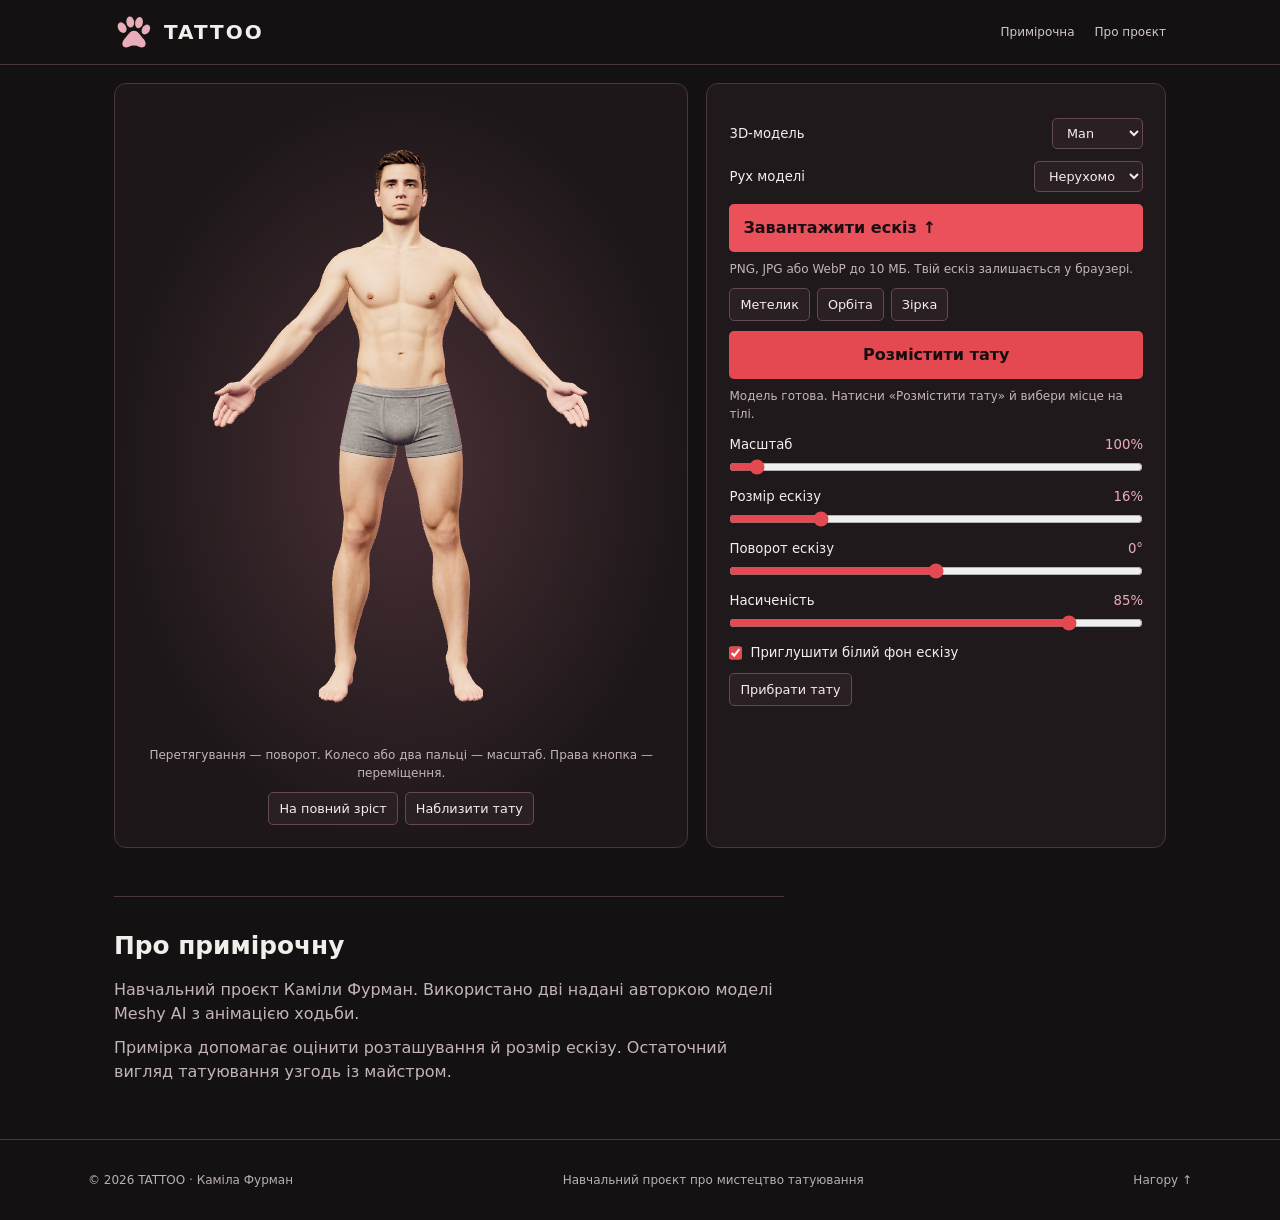
==== commit 56a59ea6: "Add files via upload" ====
--- a/index.html
+++ b/index.html
@@ -2,7 +2,7 @@
     <meta charset="utf-8">
     <title>TATTOO — 3D-примірочна татуювань</title>
     <base href="/">
-    <meta name="viewport" content="width=device-width, initial-scale=1">
+    <meta name="viewport" content="width=device-width, initial-scale=1, viewport-fit=cover">
     
 
     <meta name="description" content="Завантаж ескіз та приміряй його на 3D-моделі людини. Налаштуй розмір і положення, обертай модель. Навчальний проєкт Каміли Фурман.">
@@ -32,14 +32,15 @@
     <link rel="canonical" href="https://tattoo.itkamianets.com">
     <link rel="icon" type="image/svg+xml" href="brand.svg">
 
-      <style>@charset "UTF-8";:root{--ff-base:system-ui, -apple-system, "Segoe UI", sans-serif;--letter-spacing:0;--motion:.2s;--motion-fast:.12s;--easing:cubic-bezier(.4, 0, .2, 1);--burger-size:44px;--bar-w:24px;--bar-h:2px;--bar-gap:8px}:root{--sp-1:4px;--sp-2:8px;--sp-3:12px;--sp-4:16px;--sp-5:20px;--sp-6:24px}:root{--radius:6px;--radius-card:12px;--radius-btn:8px;--radius-pill:9999px;--b-radius:6px;--b-radius-card:12px}:root{--c-primary:#2563eb;--c-primary-hover:#1d4ed8;--c-secondary:#dc2626;--c-secondary-hover:#b91c1c;--c-text-primary:#0f172a;--c-text-secondary:#ffffff;--c-text-muted:#64748b;--c-placeholder:#94a3b8;--c-bg-primary:#f8fafc;--c-bg-secondary:#ffffff;--c-bg-tertiary:#f1f5f9;--c-border:#e2e8f0;--c-danger:#ef4444;--c-on-danger:#ffffff;--c-on-primary:#ffffff;--focus-ring:0 0 0 3px rgba(37, 99, 235, .3);--shadow-sm:0 1px 3px rgba(0, 0, 0, .1);--shadow-md:0 8px 24px rgba(15, 23, 42, .12);--c-alert-info-bg:rgba(186, 230, 253, .9);--c-alert-success-bg:rgba(167, 243, 208, .9);--c-alert-warning-bg:rgba(253, 230, 138, .9);--c-alert-error-bg:rgba(254, 205, 211, .9);--c-alert-question-bg:rgba(254, 240, 138, .9);--c-alert-info-bar:#7dd3fc;--c-alert-success-bar:#6ee7b7;--c-alert-warning-bar:#fcd34d;--c-alert-error-bar:#fda4af;--c-alert-question-bar:#fde047}@layer properties;@layer theme,base,components,utilities;@layer theme{:root{--font-sans:ui-sans-serif, system-ui, sans-serif, "Apple Color Emoji", "Segoe UI Emoji", "Segoe UI Symbol", "Noto Color Emoji";--font-mono:ui-monospace, SFMono-Regular, Menlo, Monaco, Consolas, "Liberation Mono", "Courier New", monospace;--spacing:.25rem;--container-6xl:72rem;--text-xs:.75rem;--text-xs--line-height:calc(1 / .75);--text-xl:1.25rem;--text-xl--line-height:calc(1.75 / 1.25);--font-weight-bold:700;--tracking-widest:.1em;--default-font-family:var(--font-sans);--default-mono-font-family:var(--font-mono)}}@layer base{*,:after,:before{box-sizing:border-box;margin:0;padding:0;border:0 solid}html{line-height:1.5;-webkit-text-size-adjust:100%;tab-size:4;font-family:var(--default-font-family, ui-sans-serif, system-ui, sans-serif, "Apple Color Emoji", "Segoe UI Emoji", "Segoe UI Symbol", "Noto Color Emoji");font-feature-settings:var(--default-font-feature-settings, normal);font-variation-settings:var(--default-font-variation-settings, normal);-webkit-tap-highlight-color:transparent}h1,h2{font-size:inherit;font-weight:inherit}a{color:inherit;-webkit-text-decoration:inherit;text-decoration:inherit}canvas{display:block;vertical-align:middle}button,input,select{font:inherit;font-feature-settings:inherit;font-variation-settings:inherit;letter-spacing:inherit;color:inherit;border-radius:0;background-color:transparent;opacity:1}button,input:where([type=button],[type=reset],[type=submit]){appearance:button}}@layer utilities{.mx-auto{margin-inline:auto}.flex{display:flex}.min-h-screen{min-height:100vh}.max-w-6xl{max-width:var(--container-6xl)}.flex-1{flex:1}.flex-col{flex-direction:column}.flex-wrap{flex-wrap:wrap}.items-center{align-items:center}.justify-between{justify-content:space-between}.gap-4{gap:calc(var(--spacing) * 4)}.gap-5{gap:calc(var(--spacing) * 5)}.border-t{border-top-style:var(--tw-border-style);border-top-width:1px}.border-b{border-bottom-style:var(--tw-border-style);border-bottom-width:1px}.border-\[\#49363e\]{border-color:#49363e}.bg-\[\#141112\]{background-color:#141112}.px-6{padding-inline:calc(var(--spacing) * 6)}.py-6{padding-block:calc(var(--spacing) * 6)}.py-8{padding-block:calc(var(--spacing) * 8)}.text-xl{font-size:var(--text-xl);line-height:var(--tw-leading, var(--text-xl--line-height))}.text-xs{font-size:var(--text-xs);line-height:var(--tw-leading, var(--text-xs--line-height))}.font-bold{--tw-font-weight:var(--font-weight-bold);font-weight:var(--font-weight-bold)}.tracking-widest{--tw-tracking:var(--tracking-widest);letter-spacing:var(--tracking-widest)}.text-\[\#b9afb1\]{color:#b9afb1}.text-\[\#d4c4c9\]{color:#d4c4c9}.text-\[\#ea515b\]{color:#ea515b}.text-\[\#f4eeeb\]{color:#f4eeeb}}:root{color-scheme:light;--c-primary:#256eff;--c-primary-hover:#0051f1;--c-secondary:#c53d3d;--c-secondary-hover:#962a2a;--c-bg-primary:#f3f4f7;--c-bg-secondary:#ffffff;--c-bg-tertiary:#fcfdfe;--c-text:#5f6066;--c-text-strong:#17224f;--c-text-muted:#8b8d94;--c-placeholder:#313335ab;--c-border:#eceef5;--shadow-sm:0 1px 2px rgba(0, 0, 0, .06);--shadow-md:0 10px 30px rgba(0, 0, 0, .08);--ff-base:"Poppins", system-ui, -apple-system, Segoe UI, Roboto, Arial, sans-serif;--fs:16px;--letter-spacing:.3px;--radius:8px;--radius-card:10px;--radius-btn:10px;--sp-0:0px;--sp-1:4px;--sp-2:8px;--sp-3:12px;--sp-4:16px;--sp-5:20px;--sp-6:24px;--sp-7:32px;--sp-8:40px;--sp-10:48px;--sp-12:56px;--sp-16:72px;--sp-20:96px;--container:1210px;--gutter:10px;--easing:cubic-bezier(.25, .8, .25, 1);--motion-fast:.15s;--motion:.25s;--motion-slow:.4s;--focus-ring:0 0 0 3px rgba(37, 110, 255, .35)}html,body{background:var(--c-bg-primary);color:var(--c-text);font-family:var(--ff-base);font-size:var(--fs);letter-spacing:var(--letter-spacing)}body{min-height:100vh;margin:0}html{scroll-behavior:smooth;scroll-padding-top:25px}body{background:#141112;color:#f4eeeb;font-family:system-ui,sans-serif}a:focus-visible,button:focus-visible{outline:2px solid #e9adb9;outline-offset:5px}a:hover{color:#e9adb9}@media(prefers-reduced-motion:reduce){html{scroll-behavior:auto}}@property --tw-rotate-x{syntax:"*";inherits:false;};@property --tw-rotate-y{syntax:"*";inherits:false;};@property --tw-rotate-z{syntax:"*";inherits:false;};@property --tw-skew-x{syntax:"*";inherits:false;};@property --tw-skew-y{syntax:"*";inherits:false;};@property --tw-border-style{syntax:"*";inherits:false;initial-value:solid;};@property --tw-font-weight{syntax:"*";inherits:false;};@property --tw-tracking{syntax:"*";inherits:false;};@layer properties{@supports ((-webkit-hyphens: none) and (not (margin-trim: inline))) or ((-moz-orient: inline) and (not (color:rgb(from red r g b)))){*,:before,:after{--tw-rotate-x:initial;--tw-rotate-y:initial;--tw-rotate-z:initial;--tw-skew-x:initial;--tw-skew-y:initial;--tw-border-style:solid;--tw-font-weight:initial;--tw-tracking:initial}}}</style><link rel="stylesheet" href="styles-BWASGP5S.css" media="print" data-beasties-media="all"><noscript><link rel="stylesheet" href="styles-BWASGP5S.css"></noscript><style ng-app-id="ng">[_nghost-ng-c2379030500]{display:block;position:relative;z-index:50;overflow:visible}</style><style ng-app-id="ng">[_nghost-ng-c3663647493]{display:block}.studio[_ngcontent-ng-c3663647493]{max-width:1100px;margin:auto;padding:55px 24px}.intro[_ngcontent-ng-c3663647493]{max-width:720px;margin-bottom:36px}.intro[_ngcontent-ng-c3663647493]   p[_ngcontent-ng-c3663647493], .about[_ngcontent-ng-c3663647493]   p[_ngcontent-ng-c3663647493], .hint[_ngcontent-ng-c3663647493], .stage[_ngcontent-ng-c3663647493]   p[_ngcontent-ng-c3663647493]{color:#c3b4b8}.eyebrow[_ngcontent-ng-c3663647493]{font-size:.72rem;letter-spacing:.16em;color:#e9adb9!important}h1[_ngcontent-ng-c3663647493]{font-size:clamp(2.8rem,7vw,5.8rem);line-height:1.03;letter-spacing:-.06em;margin:14px 0 20px}em[_ngcontent-ng-c3663647493]{color:#e9adb9;font-family:Georgia,serif;font-weight:400}h2[_ngcontent-ng-c3663647493]{font-size:1.55rem;font-weight:600;margin:0 0 14px}.workbench[_ngcontent-ng-c3663647493]{display:grid;grid-template-columns:minmax(0,1.25fr) minmax(0,1fr);gap:18px}.stage[_ngcontent-ng-c3663647493], .panel[_ngcontent-ng-c3663647493]{border:1px solid #49363e;background:#20191c;border-radius:12px;padding:22px}.stage[_ngcontent-ng-c3663647493]{align-self:start;position:sticky;top:12px;text-align:center;background:radial-gradient(ellipse at center,#4a3036,#1d1719 70%)}.badge[_ngcontent-ng-c3663647493]{display:block;text-align:left;font-size:.67rem;letter-spacing:.12em;color:#e9adb9}.stage[_ngcontent-ng-c3663647493]   canvas[_ngcontent-ng-c3663647493]{display:block;margin:auto;width:min(100%,360px);height:auto;touch-action:pan-y;cursor:grab}.stage[_ngcontent-ng-c3663647493]   canvas[_ngcontent-ng-c3663647493]:active{cursor:grabbing}.stage[_ngcontent-ng-c3663647493]   p[_ngcontent-ng-c3663647493], .hint[_ngcontent-ng-c3663647493]{font-size:.75rem}.status[_ngcontent-ng-c3663647493]{min-height:1.3em}.upload[_ngcontent-ng-c3663647493]{display:flex;justify-content:space-between;position:relative;background:#ea515b;color:#190f12;padding:12px 14px;border-radius:5px;font-weight:650;cursor:pointer}.upload[_ngcontent-ng-c3663647493]   input[_ngcontent-ng-c3663647493]{position:absolute;inset:0;width:100%;opacity:0;cursor:pointer}.upload[_ngcontent-ng-c3663647493]:focus-within{outline:2px solid #e9adb9;outline-offset:3px}.hint[_ngcontent-ng-c3663647493]{margin:8px 0}.samples[_ngcontent-ng-c3663647493]{display:flex;flex-wrap:wrap;gap:7px;margin:10px 0}.samples[_ngcontent-ng-c3663647493]   button[_ngcontent-ng-c3663647493], .tone[_ngcontent-ng-c3663647493]   select[_ngcontent-ng-c3663647493]{border:1px solid #654951;border-radius:5px;padding:6px 10px;background:#2a2024;color:#f4eeeb;font-size:.8rem}.samples[_ngcontent-ng-c3663647493]   button[_ngcontent-ng-c3663647493]:hover{border-color:#e9adb9;color:#e9adb9}.slider[_ngcontent-ng-c3663647493], .tone[_ngcontent-ng-c3663647493]{display:grid;grid-template-columns:1fr auto;gap:4px 10px;align-items:center;font-size:.83rem;margin:12px 0}.slider[_ngcontent-ng-c3663647493]   input[_ngcontent-ng-c3663647493]{grid-column:1/-1;width:100%}.slider[_ngcontent-ng-c3663647493]   output[_ngcontent-ng-c3663647493]{color:#e9adb9}input[type=range][_ngcontent-ng-c3663647493], input[type=checkbox][_ngcontent-ng-c3663647493]{accent-color:#e44850}.check[_ngcontent-ng-c3663647493]{display:flex;gap:8px;font-size:.83rem}.about[_ngcontent-ng-c3663647493]{margin-top:48px;border-top:1px solid #49363e;padding-top:30px;max-width:670px}.about[_ngcontent-ng-c3663647493]   p[_ngcontent-ng-c3663647493] + p[_ngcontent-ng-c3663647493]{margin-top:10px}@media(max-width:700px){.studio[_ngcontent-ng-c3663647493]{padding:34px 16px}.workbench[_ngcontent-ng-c3663647493]{grid-template-columns:1fr}.stage[_ngcontent-ng-c3663647493]{position:static}.stage[_ngcontent-ng-c3663647493]   canvas[_ngcontent-ng-c3663647493]{max-width:270px}}.viewport[_ngcontent-ng-c3663647493]{position:relative;width:100%;min-height:430px}.stage[_ngcontent-ng-c3663647493]   canvas[_ngcontent-ng-c3663647493]{width:100%;max-width:none!important;touch-action:none}.loading[_ngcontent-ng-c3663647493]{position:absolute;inset:40% 0 auto;background:#20191ce8;padding:15px}.place-button[_ngcontent-ng-c3663647493]{width:100%;padding:12px;background:#e44850;color:#160d0f;border:0;border-radius:5px;font-weight:650}.place-button[aria-pressed=true][_ngcontent-ng-c3663647493]{background:#e9adb9}.tone[_ngcontent-ng-c3663647493]   select[_ngcontent-ng-c3663647493]{max-width:220px}.stage[_ngcontent-ng-c3663647493]{padding:12px}.stage[_ngcontent-ng-c3663647493]   .samples[_ngcontent-ng-c3663647493]{justify-content:center}</style></head>
+      <style>@charset "UTF-8";:root{--ff-base:system-ui, -apple-system, "Segoe UI", sans-serif;--letter-spacing:0;--motion:.2s;--motion-fast:.12s;--easing:cubic-bezier(.4, 0, .2, 1);--burger-size:44px;--bar-w:24px;--bar-h:2px;--bar-gap:8px}:root{--sp-1:4px;--sp-2:8px;--sp-3:12px;--sp-4:16px;--sp-5:20px;--sp-6:24px}:root{--radius:6px;--radius-card:12px;--radius-btn:8px;--radius-pill:9999px;--b-radius:6px;--b-radius-card:12px}:root{--c-primary:#2563eb;--c-primary-hover:#1d4ed8;--c-secondary:#dc2626;--c-secondary-hover:#b91c1c;--c-text-primary:#0f172a;--c-text-secondary:#ffffff;--c-text-muted:#64748b;--c-placeholder:#94a3b8;--c-bg-primary:#f8fafc;--c-bg-secondary:#ffffff;--c-bg-tertiary:#f1f5f9;--c-border:#e2e8f0;--c-danger:#ef4444;--c-on-danger:#ffffff;--c-on-primary:#ffffff;--focus-ring:0 0 0 3px rgba(37, 99, 235, .3);--shadow-sm:0 1px 3px rgba(0, 0, 0, .1);--shadow-md:0 8px 24px rgba(15, 23, 42, .12);--c-alert-info-bg:rgba(186, 230, 253, .9);--c-alert-success-bg:rgba(167, 243, 208, .9);--c-alert-warning-bg:rgba(253, 230, 138, .9);--c-alert-error-bg:rgba(254, 205, 211, .9);--c-alert-question-bg:rgba(254, 240, 138, .9);--c-alert-info-bar:#7dd3fc;--c-alert-success-bar:#6ee7b7;--c-alert-warning-bar:#fcd34d;--c-alert-error-bar:#fda4af;--c-alert-question-bar:#fde047}@layer properties;@layer theme,base,components,utilities;@layer theme{:root{--font-sans:ui-sans-serif, system-ui, sans-serif, "Apple Color Emoji", "Segoe UI Emoji", "Segoe UI Symbol", "Noto Color Emoji";--font-mono:ui-monospace, SFMono-Regular, Menlo, Monaco, Consolas, "Liberation Mono", "Courier New", monospace;--spacing:.25rem;--container-6xl:72rem;--text-xs:.75rem;--text-xs--line-height:calc(1 / .75);--default-font-family:var(--font-sans);--default-mono-font-family:var(--font-mono)}}@layer base{*,:after,:before{box-sizing:border-box;margin:0;padding:0;border:0 solid}html{line-height:1.5;-webkit-text-size-adjust:100%;tab-size:4;font-family:var(--default-font-family, ui-sans-serif, system-ui, sans-serif, "Apple Color Emoji", "Segoe UI Emoji", "Segoe UI Symbol", "Noto Color Emoji");font-feature-settings:var(--default-font-feature-settings, normal);font-variation-settings:var(--default-font-variation-settings, normal);-webkit-tap-highlight-color:transparent}h1,h2{font-size:inherit;font-weight:inherit}a{color:inherit;-webkit-text-decoration:inherit;text-decoration:inherit}img,canvas{display:block;vertical-align:middle}img{max-width:100%;height:auto}button,input,select{font:inherit;font-feature-settings:inherit;font-variation-settings:inherit;letter-spacing:inherit;color:inherit;border-radius:0;background-color:transparent;opacity:1}button,input:where([type=button],[type=reset],[type=submit]){appearance:button}}@layer utilities{.sr-only{position:absolute;width:1px;height:1px;padding:0;margin:-1px;overflow:hidden;clip:rect(0,0,0,0);white-space:nowrap;border-width:0}.mx-auto{margin-inline:auto}.flex{display:flex}.min-h-screen{min-height:100vh}.max-w-6xl{max-width:var(--container-6xl)}.flex-1{flex:1}.flex-col{flex-direction:column}.flex-wrap{flex-wrap:wrap}.justify-between{justify-content:space-between}.gap-5{gap:calc(var(--spacing) * 5)}.border-t{border-top-style:var(--tw-border-style);border-top-width:1px}.border-\[\#49363e\]{border-color:#49363e}.bg-\[\#141112\]{background-color:#141112}.px-6{padding-inline:calc(var(--spacing) * 6)}.py-8{padding-block:calc(var(--spacing) * 8)}.text-xs{font-size:var(--text-xs);line-height:var(--tw-leading, var(--text-xs--line-height))}.text-\[\#b9afb1\]{color:#b9afb1}}:root{color-scheme:light;--c-primary:#256eff;--c-primary-hover:#0051f1;--c-secondary:#c53d3d;--c-secondary-hover:#962a2a;--c-bg-primary:#f3f4f7;--c-bg-secondary:#ffffff;--c-bg-tertiary:#fcfdfe;--c-text:#5f6066;--c-text-strong:#17224f;--c-text-muted:#8b8d94;--c-placeholder:#313335ab;--c-border:#eceef5;--shadow-sm:0 1px 2px rgba(0, 0, 0, .06);--shadow-md:0 10px 30px rgba(0, 0, 0, .08);--ff-base:"Poppins", system-ui, -apple-system, Segoe UI, Roboto, Arial, sans-serif;--fs:16px;--letter-spacing:.3px;--radius:8px;--radius-card:10px;--radius-btn:10px;--sp-0:0px;--sp-1:4px;--sp-2:8px;--sp-3:12px;--sp-4:16px;--sp-5:20px;--sp-6:24px;--sp-7:32px;--sp-8:40px;--sp-10:48px;--sp-12:56px;--sp-16:72px;--sp-20:96px;--container:1210px;--gutter:10px;--easing:cubic-bezier(.25, .8, .25, 1);--motion-fast:.15s;--motion:.25s;--motion-slow:.4s;--focus-ring:0 0 0 3px rgba(37, 110, 255, .35)}html,body{background:var(--c-bg-primary);color:var(--c-text);font-family:var(--ff-base);font-size:var(--fs);letter-spacing:var(--letter-spacing)}body{min-height:100vh;margin:0}html{scroll-behavior:smooth;scroll-padding-top:25px}body{background:#141112;color:#f4eeeb;font-family:system-ui,sans-serif}a:focus-visible,button:focus-visible{outline:2px solid #e9adb9;outline-offset:5px}a:hover{color:#e9adb9}@media(prefers-reduced-motion:reduce){html{scroll-behavior:auto}}@property --tw-rotate-x{syntax:"*";inherits:false;};@property --tw-rotate-y{syntax:"*";inherits:false;};@property --tw-rotate-z{syntax:"*";inherits:false;};@property --tw-skew-x{syntax:"*";inherits:false;};@property --tw-skew-y{syntax:"*";inherits:false;};@property --tw-border-style{syntax:"*";inherits:false;initial-value:solid;};@layer properties{@supports ((-webkit-hyphens: none) and (not (margin-trim: inline))) or ((-moz-orient: inline) and (not (color:rgb(from red r g b)))){*,:before,:after{--tw-rotate-x:initial;--tw-rotate-y:initial;--tw-rotate-z:initial;--tw-skew-x:initial;--tw-skew-y:initial;--tw-border-style:solid}}}</style><link rel="stylesheet" href="styles-IZUFXUF6.css" media="print" data-beasties-media="all"><noscript><link rel="stylesheet" href="styles-IZUFXUF6.css"></noscript><style ng-app-id="ng">.brand-header[_ngcontent-ng-c1235121271]{border-bottom:1px solid #49363e;background:#141112;padding-top:env(safe-area-inset-top,0px)}.brand-row[_ngcontent-ng-c1235121271]{display:flex;align-items:center;justify-content:space-between;gap:16px;max-width:1100px;margin:auto;padding:12px 24px;min-height:64px}.brand-link[_ngcontent-ng-c1235121271]{display:flex;align-items:center;gap:10px;font-size:20px;font-weight:750;letter-spacing:2px}.brand-link[_ngcontent-ng-c1235121271]   img[_ngcontent-ng-c1235121271]{flex:none}nav[_ngcontent-ng-c1235121271]{display:flex;gap:20px;font-size:12px;color:#d4c4c9}@media(max-width:420px){.brand-row[_ngcontent-ng-c1235121271]{padding:10px 16px}nav[_ngcontent-ng-c1235121271]{gap:12px}.brand-link[_ngcontent-ng-c1235121271]{font-size:17px;gap:7px}}</style><style ng-app-id="ng">[_nghost-ng-c1701291248]{display:block}.studio[_ngcontent-ng-c1701291248]{max-width:1100px;margin:auto;padding:55px 24px}.intro[_ngcontent-ng-c1701291248]{max-width:720px;margin-bottom:36px}.intro[_ngcontent-ng-c1701291248]   p[_ngcontent-ng-c1701291248], .about[_ngcontent-ng-c1701291248]   p[_ngcontent-ng-c1701291248], .hint[_ngcontent-ng-c1701291248], .stage[_ngcontent-ng-c1701291248]   p[_ngcontent-ng-c1701291248]{color:#c3b4b8}.eyebrow[_ngcontent-ng-c1701291248]{font-size:.72rem;letter-spacing:.16em;color:#e9adb9!important}h1[_ngcontent-ng-c1701291248]{font-size:clamp(2.8rem,7vw,5.8rem);line-height:1.03;letter-spacing:-.06em;margin:14px 0 20px}em[_ngcontent-ng-c1701291248]{color:#e9adb9;font-family:Georgia,serif;font-weight:400}h2[_ngcontent-ng-c1701291248]{font-size:1.55rem;font-weight:600;margin:0 0 14px}.workbench[_ngcontent-ng-c1701291248]{display:grid;grid-template-columns:minmax(0,1.25fr) minmax(0,1fr);gap:18px}.stage[_ngcontent-ng-c1701291248], .panel[_ngcontent-ng-c1701291248]{border:1px solid #49363e;background:#20191c;border-radius:12px;padding:22px}.stage[_ngcontent-ng-c1701291248]{align-self:start;position:sticky;top:12px;text-align:center;background:radial-gradient(ellipse at center,#4a3036,#1d1719 70%)}.badge[_ngcontent-ng-c1701291248]{display:block;text-align:left;font-size:.67rem;letter-spacing:.12em;color:#e9adb9}.stage[_ngcontent-ng-c1701291248]   canvas[_ngcontent-ng-c1701291248]{display:block;margin:auto;width:min(100%,360px);height:auto;touch-action:pan-y;cursor:grab}.stage[_ngcontent-ng-c1701291248]   canvas[_ngcontent-ng-c1701291248]:active{cursor:grabbing}.stage[_ngcontent-ng-c1701291248]   p[_ngcontent-ng-c1701291248], .hint[_ngcontent-ng-c1701291248]{font-size:.75rem}.status[_ngcontent-ng-c1701291248]{min-height:1.3em}.upload[_ngcontent-ng-c1701291248]{display:flex;justify-content:space-between;position:relative;background:#ea515b;color:#190f12;padding:12px 14px;border-radius:5px;font-weight:650;cursor:pointer}.upload[_ngcontent-ng-c1701291248]   input[_ngcontent-ng-c1701291248]{position:absolute;inset:0;width:100%;opacity:0;cursor:pointer}.upload[_ngcontent-ng-c1701291248]:focus-within{outline:2px solid #e9adb9;outline-offset:3px}.hint[_ngcontent-ng-c1701291248]{margin:8px 0}.samples[_ngcontent-ng-c1701291248]{display:flex;flex-wrap:wrap;gap:7px;margin:10px 0}.samples[_ngcontent-ng-c1701291248]   button[_ngcontent-ng-c1701291248], .tone[_ngcontent-ng-c1701291248]   select[_ngcontent-ng-c1701291248]{border:1px solid #654951;border-radius:5px;padding:6px 10px;background:#2a2024;color:#f4eeeb;font-size:.8rem}.samples[_ngcontent-ng-c1701291248]   button[_ngcontent-ng-c1701291248]:hover{border-color:#e9adb9;color:#e9adb9}.slider[_ngcontent-ng-c1701291248], .tone[_ngcontent-ng-c1701291248]{display:grid;grid-template-columns:1fr auto;gap:4px 10px;align-items:center;font-size:.83rem;margin:12px 0}.slider[_ngcontent-ng-c1701291248]   input[_ngcontent-ng-c1701291248]{grid-column:1/-1;width:100%}.slider[_ngcontent-ng-c1701291248]   output[_ngcontent-ng-c1701291248]{color:#e9adb9}input[type=range][_ngcontent-ng-c1701291248], input[type=checkbox][_ngcontent-ng-c1701291248]{accent-color:#e44850}.check[_ngcontent-ng-c1701291248]{display:flex;gap:8px;font-size:.83rem}.about[_ngcontent-ng-c1701291248]{margin-top:48px;border-top:1px solid #49363e;padding-top:30px;max-width:670px}.about[_ngcontent-ng-c1701291248]   p[_ngcontent-ng-c1701291248] + p[_ngcontent-ng-c1701291248]{margin-top:10px}@media(max-width:700px){.studio[_ngcontent-ng-c1701291248]{padding:34px 16px}.workbench[_ngcontent-ng-c1701291248]{grid-template-columns:1fr}.stage[_ngcontent-ng-c1701291248]{position:static}.stage[_ngcontent-ng-c1701291248]   canvas[_ngcontent-ng-c1701291248]{max-width:270px}}.viewport[_ngcontent-ng-c1701291248]{position:relative;width:100%;min-height:430px}.stage[_ngcontent-ng-c1701291248]   canvas[_ngcontent-ng-c1701291248]{width:100%;max-width:none!important;touch-action:none}.loading[_ngcontent-ng-c1701291248]{position:absolute;inset:40% 0 auto;background:#20191ce8;padding:15px}.place-button[_ngcontent-ng-c1701291248]{width:100%;padding:12px;background:#e44850;color:#160d0f;border:0;border-radius:5px;font-weight:650}.place-button[aria-pressed=true][_ngcontent-ng-c1701291248]{background:#e9adb9}.tone[_ngcontent-ng-c1701291248]   select[_ngcontent-ng-c1701291248]{max-width:220px}.stage[_ngcontent-ng-c1701291248]{padding:12px}.stage[_ngcontent-ng-c1701291248]   .samples[_ngcontent-ng-c1701291248]{justify-content:center}.studio[_ngcontent-ng-c1701291248]{padding-top:18px}.motion-button[_ngcontent-ng-c1701291248]{border:1px solid #e9adb9;padding:8px 14px;border-radius:6px;color:#e9adb9;margin-bottom:14px}.viewport[_ngcontent-ng-c1701291248]{overflow:hidden}.stage[_ngcontent-ng-c1701291248]{top:12px}@media(max-width:700px){.studio[_ngcontent-ng-c1701291248]{padding-top:12px}.workbench[_ngcontent-ng-c1701291248]{gap:12px}.panel[_ngcontent-ng-c1701291248]{padding:16px}}</style></head>
   <body><!--nghm--><script type="text/javascript" id="ng-event-dispatch-contract">(()=>{function p(t,n,r,o,e,i,f,m){return{eventType:t,event:n,targetElement:r,eic:o,timeStamp:e,eia:i,eirp:f,eiack:m}}function u(t){let n=[],r=e=>{n.push(e)};return{c:t,q:n,et:[],etc:[],d:r,h:e=>{r(p(e.type,e,e.target,t,Date.now()))}}}function s(t,n,r){for(let o=0;o<n.length;o++){let e=n[o];(r?t.etc:t.et).push(e),t.c.addEventListener(e,t.h,r)}}function c(t,n,r,o,e=window){let i=u(t);e._ejsas||(e._ejsas={}),e._ejsas[n]=i,s(i,r),s(i,o,!0)}window.__jsaction_bootstrap=c;})();
 </script><script>window.__jsaction_bootstrap(document.body,"ng",["click","pointerup","change","input"],[]);</script>
-    <app-root ng-version="22.2.1" ngh="2" ng-server-context="ssg"><div class="flex min-h-screen flex-col"><app-topbar _nghost-ng-c2379030500="" ngh="0"><header _ngcontent-ng-c2379030500="" class="border-b border-[#49363e] bg-[#141112]"><div _ngcontent-ng-c2379030500="" class="mx-auto flex max-w-6xl items-center justify-between gap-4 px-6 py-6"><a _ngcontent-ng-c2379030500="" routerlink="/" aria-label="TATTOO — головна" class="text-xl font-bold tracking-widest text-[#f4eeeb]" href="/" jsaction="click:;">TATTOO<span _ngcontent-ng-c2379030500="" class="text-[#ea515b]">✳</span></a><nav _ngcontent-ng-c2379030500="" aria-label="Головна навігація" class="flex gap-5 text-xs text-[#d4c4c9]"><a _ngcontent-ng-c2379030500="" href="#controls">Примірочна</a><a _ngcontent-ng-c2379030500="" href="#about">Про проєкт</a></nav></div></header></app-topbar><main class="flex-1"><router-outlet></router-outlet><ng-component _nghost-ng-c3663647493="" ngh="1"><section _ngcontent-ng-c3663647493="" class="studio"><div _ngcontent-ng-c3663647493="" class="intro"><p _ngcontent-ng-c3663647493="" class="eyebrow">TATTOO / 3D-ПРИМІРОЧНА</p><h1 _ngcontent-ng-c3663647493="">Приміряй <em _ngcontent-ng-c3663647493="">своє тату.</em></h1><p _ngcontent-ng-c3663647493="">Вибери модель, завантаж ескіз і натисни на місце, де хочеш його бачити.</p></div><div _ngcontent-ng-c3663647493="" class="workbench"><div _ngcontent-ng-c3663647493="" class="stage"><div _ngcontent-ng-c3663647493="" class="viewport"><canvas _ngcontent-ng-c3663647493="" aria-label="Інтерактивна 3D-модель людини" jsaction="pointerup:;"></canvas><p _ngcontent-ng-c3663647493="" role="status" class="loading">Завантаження 3D-моделі…</p><!----></div><p _ngcontent-ng-c3663647493="">Перетягування — поворот. Колесо або два пальці — масштаб. Права кнопка — переміщення.</p><div _ngcontent-ng-c3663647493="" class="samples"><button _ngcontent-ng-c3663647493="" type="button" jsaction="click:;">На повний зріст</button><button _ngcontent-ng-c3663647493="" type="button" jsaction="click:;">Наблизити тату</button></div></div><div _ngcontent-ng-c3663647493="" id="controls" class="panel"><label _ngcontent-ng-c3663647493="" class="tone">3D-модель <select _ngcontent-ng-c3663647493="" jsaction="change:;"><option _ngcontent-ng-c3663647493="" value="anatomical">Anatomical Stance</option><option _ngcontent-ng-c3663647493="" value="athletic">Athletic Studio Pose</option></select></label><label _ngcontent-ng-c3663647493="" class="upload">Завантажити ескіз ↑ <input _ngcontent-ng-c3663647493="" type="file" accept="image/png,image/jpeg,image/webp" jsaction="change:;"></label><p _ngcontent-ng-c3663647493="" class="hint">PNG, JPG або WebP до 10 МБ. Твій ескіз залишається у браузері.</p><div _ngcontent-ng-c3663647493="" aria-label="Готові зразки" class="samples"><button _ngcontent-ng-c3663647493="" type="button" jsaction="click:;">Метелик</button><button _ngcontent-ng-c3663647493="" type="button" jsaction="click:;">Орбіта</button><button _ngcontent-ng-c3663647493="" type="button" jsaction="click:;">Зірка</button></div><button _ngcontent-ng-c3663647493="" type="button" class="place-button" aria-pressed="false" jsaction="click:;"> Розмістити тату </button><!----><p _ngcontent-ng-c3663647493="" aria-live="polite" class="hint status"><!--ngetn--></p><label _ngcontent-ng-c3663647493="" class="slider">Масштаб <output _ngcontent-ng-c3663647493="">100%</output><input _ngcontent-ng-c3663647493="" type="range" min="57" max="950" value="100" jsaction="input:;"></label><label _ngcontent-ng-c3663647493="" class="slider">Розмір ескізу <output _ngcontent-ng-c3663647493="">16%</output><input _ngcontent-ng-c3663647493="" type="range" min="3" max="65" value="16" jsaction="input:;"></label><label _ngcontent-ng-c3663647493="" class="slider">Поворот ескізу <output _ngcontent-ng-c3663647493="">0°</output><input _ngcontent-ng-c3663647493="" type="range" min="-180" max="180" value="0" jsaction="input:;"></label><label _ngcontent-ng-c3663647493="" class="slider">Насиченість <output _ngcontent-ng-c3663647493="">85%</output><input _ngcontent-ng-c3663647493="" type="range" min="10" max="100" value="85" jsaction="input:;"></label><label _ngcontent-ng-c3663647493="" class="check"><input _ngcontent-ng-c3663647493="" type="checkbox" checked="" jsaction="change:;">Приглушити білий фон ескізу</label><div _ngcontent-ng-c3663647493="" class="samples"><button _ngcontent-ng-c3663647493="" type="button" jsaction="click:;">Прибрати тату</button></div></div></div><section _ngcontent-ng-c3663647493="" id="about" class="about"><h2 _ngcontent-ng-c3663647493="">Про примірочну</h2><p _ngcontent-ng-c3663647493="">Навчальний проєкт Каміли Фурман. Використано дві надані авторкою моделі Meshy AI у нерухомих позах.</p><p _ngcontent-ng-c3663647493="">Примірка допомагає оцінити розташування й розмір ескізу. Остаточний вигляд татуювання узгодь із майстром.</p></section></section></ng-component><!----></main><app-footer ngh="0"><footer class="border-t border-[#49363e] bg-[#141112]"><div class="mx-auto flex max-w-6xl flex-wrap justify-between gap-5 px-6 py-8 text-xs text-[#b9afb1]"><p>© 2026 TATTOO · Каміла Фурман</p><p>Навчальний проєкт про мистецтво татуювання</p><a href="#">Нагору ↑</a></div></footer></app-footer></div></app-root>
-  <link rel="modulepreload" href="chunk-PKZQKDMD.js"><script src="main-TON5KTFN.js" type="module"></script>
-<link rel="modulepreload" href="chunk-ODQLD7VD.js">
+    <app-root ng-version="22.2.1" ngh="2" ng-server-context="ssg"><div class="flex min-h-screen flex-col"><app-topbar _nghost-ng-c1235121271="" ngh="0"><header _ngcontent-ng-c1235121271="" class="brand-header"><div _ngcontent-ng-c1235121271="" class="brand-row"><a _ngcontent-ng-c1235121271="" routerlink="/" aria-label="TATTOO — головна" class="brand-link" href="/" jsaction="click:;"><img _ngcontent-ng-c1235121271="" src="logo-mark.svg" width="40" height="40" alt=""><span _ngcontent-ng-c1235121271="">TATTOO</span></a><nav _ngcontent-ng-c1235121271="" aria-label="Головна навігація"><a _ngcontent-ng-c1235121271="" href="#controls">Примірочна</a><a _ngcontent-ng-c1235121271="" href="#about">Про проєкт</a></nav></div></header></app-topbar><main class="flex-1"><router-outlet></router-outlet><ng-component _nghost-ng-c1701291248="" ngh="1"><section _ngcontent-ng-c1701291248="" class="studio"><h1 _ngcontent-ng-c1701291248="" class="sr-only">3D-примірочна татуювань</h1><div _ngcontent-ng-c1701291248="" class="workbench"><div _ngcontent-ng-c1701291248="" class="stage"><div _ngcontent-ng-c1701291248="" class="viewport"><canvas _ngcontent-ng-c1701291248="" aria-label="Інтерактивна 3D-модель людини" jsaction="pointerup:;"></canvas><p _ngcontent-ng-c1701291248="" role="status" class="loading">Завантаження 3D-моделі…</p><!----></div><p _ngcontent-ng-c1701291248="">Перетягування — поворот. Колесо або два пальці — масштаб. Права кнопка — переміщення.</p><div _ngcontent-ng-c1701291248="" class="samples"><button _ngcontent-ng-c1701291248="" type="button" jsaction="click:;">На повний зріст</button><button _ngcontent-ng-c1701291248="" type="button" jsaction="click:;">Наблизити тату</button></div></div><div _ngcontent-ng-c1701291248="" id="controls" class="panel"><label _ngcontent-ng-c1701291248="" class="tone">3D-модель <select _ngcontent-ng-c1701291248="" jsaction="change:;"><option _ngcontent-ng-c1701291248="" value="anatomical">Man</option><option _ngcontent-ng-c1701291248="" value="athletic">Woman</option></select></label><label _ngcontent-ng-c1701291248="" class="tone">Рух моделі <select _ngcontent-ng-c1701291248="" jsaction="change:;"><option _ngcontent-ng-c1701291248="" value="Still">Нерухомо</option><option _ngcontent-ng-c1701291248="" value="Walking">Ходьба</option></select></label><!----><label _ngcontent-ng-c1701291248="" class="upload">Завантажити ескіз ↑ <input _ngcontent-ng-c1701291248="" type="file" accept="image/png,image/jpeg,image/webp" jsaction="change:;"></label><p _ngcontent-ng-c1701291248="" class="hint">PNG, JPG або WebP до 10 МБ. Твій ескіз залишається у браузері.</p><div _ngcontent-ng-c1701291248="" aria-label="Готові зразки" class="samples"><button _ngcontent-ng-c1701291248="" type="button" jsaction="click:;">Метелик</button><button _ngcontent-ng-c1701291248="" type="button" jsaction="click:;">Орбіта</button><button _ngcontent-ng-c1701291248="" type="button" jsaction="click:;">Зірка</button></div><button _ngcontent-ng-c1701291248="" type="button" class="place-button" aria-pressed="false" jsaction="click:;"> Розмістити тату </button><!----><p _ngcontent-ng-c1701291248="" aria-live="polite" class="hint status"><!--ngetn--></p><label _ngcontent-ng-c1701291248="" class="slider">Масштаб <output _ngcontent-ng-c1701291248="">100%</output><input _ngcontent-ng-c1701291248="" type="range" min="57" max="950" value="100" jsaction="input:;"></label><label _ngcontent-ng-c1701291248="" class="slider">Розмір ескізу <output _ngcontent-ng-c1701291248="">16%</output><input _ngcontent-ng-c1701291248="" type="range" min="3" max="65" value="16" jsaction="input:;"></label><label _ngcontent-ng-c1701291248="" class="slider">Поворот ескізу <output _ngcontent-ng-c1701291248="">0°</output><input _ngcontent-ng-c1701291248="" type="range" min="-180" max="180" value="0" jsaction="input:;"></label><label _ngcontent-ng-c1701291248="" class="slider">Насиченість <output _ngcontent-ng-c1701291248="">85%</output><input _ngcontent-ng-c1701291248="" type="range" min="10" max="100" value="85" jsaction="input:;"></label><label _ngcontent-ng-c1701291248="" class="check"><input _ngcontent-ng-c1701291248="" type="checkbox" checked="" jsaction="change:;">Приглушити білий фон ескізу</label><div _ngcontent-ng-c1701291248="" class="samples"><button _ngcontent-ng-c1701291248="" type="button" jsaction="click:;">Прибрати тату</button></div></div></div><section _ngcontent-ng-c1701291248="" id="about" class="about"><h2 _ngcontent-ng-c1701291248="">Про примірочну</h2><p _ngcontent-ng-c1701291248="">Навчальний проєкт Каміли Фурман. Використано дві надані авторкою моделі Meshy AI з анімацією ходьби.</p><p _ngcontent-ng-c1701291248="">Примірка допомагає оцінити розташування й розмір ескізу. Остаточний вигляд татуювання узгодь із майстром.</p></section></section></ng-component><!----></main><app-footer ngh="0"><footer class="border-t border-[#49363e] bg-[#141112]"><div class="mx-auto flex max-w-6xl flex-wrap justify-between gap-5 px-6 py-8 text-xs text-[#b9afb1]"><p>© 2026 TATTOO · Каміла Фурман</p><p>Навчальний проєкт про мистецтво татуювання</p><a href="#">Нагору ↑</a></div></footer></app-footer></div></app-root>
+  <link rel="modulepreload" href="chunk-HLRL7YBQ.js"><script src="main-HMO3ZLO4.js" type="module"></script>
+<link rel="modulepreload" href="chunk-CTTYTTPQ.js">
 
 
 
 
-<script id="ng-state" type="application/json">{"bootstrap-data":{"company":null},"__nghData__":[{},{"t":{"15":"t0","45":"t1"},"c":{"15":[{"i":"t0","r":1}],"45":[]}},{"c":{"3":[{"i":"c3663647493","r":1}]}}]}</script><script>document.querySelectorAll('link[data-beasties-media]').forEach(function(l){l.media=l.getAttribute('data-beasties-media');l.removeAttribute('data-beasties-media')})</script></body></html>+
+<script id="ng-state" type="application/json">{"bootstrap-data":{"company":null},"__nghData__":[{},{"t":{"8":"t0","31":"t1","46":"t2"},"c":{"8":[{"i":"t0","r":1}],"31":[],"46":[]}},{"c":{"3":[{"i":"c1701291248","r":1}]}}]}</script><script>document.querySelectorAll('link[data-beasties-media]').forEach(function(l){l.media=l.getAttribute('data-beasties-media');l.removeAttribute('data-beasties-media')})</script></body></html>
--- a/styles-IZUFXUF6.css
+++ b/styles-IZUFXUF6.css
@@ -0,0 +1 @@
+@charset "UTF-8";:root{--ff-base: system-ui, -apple-system, "Segoe UI", sans-serif;--letter-spacing: 0;--motion: .2s;--motion-fast: .12s;--easing: cubic-bezier(.4, 0, .2, 1);--burger-size: 44px;--bar-w: 24px;--bar-h: 2px;--bar-gap: 8px}:root,[data-density=comfortable]{--sp-1: 4px;--sp-2: 8px;--sp-3: 12px;--sp-4: 16px;--sp-5: 20px;--sp-6: 24px}[data-density=compact]{--sp-1: 2px;--sp-2: 6px;--sp-3: 8px;--sp-4: 12px;--sp-5: 14px;--sp-6: 18px}:root,[data-radius=rounded]{--radius: 6px;--radius-card: 12px;--radius-btn: 8px;--radius-pill: 9999px;--b-radius: 6px;--b-radius-card: 12px}[data-radius=square]{--radius: 2px;--radius-card: 4px;--radius-btn: 4px;--radius-pill: 4px;--b-radius: 2px;--b-radius-card: 4px}:root,[data-mode=light]{--c-primary: #2563eb;--c-primary-hover: #1d4ed8;--c-secondary: #dc2626;--c-secondary-hover: #b91c1c;--c-text-primary: #0f172a;--c-text-secondary: #ffffff;--c-text-muted: #64748b;--c-placeholder: #94a3b8;--c-bg-primary: #f8fafc;--c-bg-secondary: #ffffff;--c-bg-tertiary: #f1f5f9;--c-border: #e2e8f0;--c-danger: #ef4444;--c-on-danger: #ffffff;--c-on-primary: #ffffff;--focus-ring: 0 0 0 3px rgba(37, 99, 235, .3);--shadow-sm: 0 1px 3px rgba(0, 0, 0, .1);--shadow-md: 0 8px 24px rgba(15, 23, 42, .12);--c-alert-info-bg: rgba(186, 230, 253, .9);--c-alert-success-bg: rgba(167, 243, 208, .9);--c-alert-warning-bg: rgba(253, 230, 138, .9);--c-alert-error-bg: rgba(254, 205, 211, .9);--c-alert-question-bg: rgba(254, 240, 138, .9);--c-alert-info-bar: #7dd3fc;--c-alert-success-bar: #6ee7b7;--c-alert-warning-bar: #fcd34d;--c-alert-error-bar: #fda4af;--c-alert-question-bar: #fde047}[data-mode=dark]{--c-primary: #3b82f6;--c-primary-hover: #2563eb;--c-secondary: #ef4444;--c-secondary-hover: #dc2626;--c-text-primary: #f1f5f9;--c-text-secondary: #ffffff;--c-text-muted: #94a3b8;--c-placeholder: #64748b;--c-bg-primary: #020617;--c-bg-secondary: #1e293b;--c-bg-tertiary: #0f172a;--c-border: #334155;--c-danger: #f87171;--c-on-danger: #1f0a0a;--c-on-primary: #ffffff;--focus-ring: 0 0 0 3px rgba(59, 130, 246, .4);--shadow-sm: 0 1px 3px rgba(0, 0, 0, .3);--shadow-md: 0 12px 32px rgba(0, 0, 0, .45);--c-alert-info-bg: rgba(12, 74, 110, .9);--c-alert-success-bg: rgba(6, 95, 70, .9);--c-alert-warning-bg: rgba(113, 63, 18, .9);--c-alert-error-bg: rgba(127, 29, 29, .9);--c-alert-question-bg: rgba(113, 63, 18, .9);--c-alert-info-bar: #38bdf8;--c-alert-success-bar: #34d399;--c-alert-warning-bar: #fbbf24;--c-alert-error-bar: #fb7185;--c-alert-question-bar: #facc15}@layer properties;@layer theme,base,components,utilities;@layer theme{:root,:host{--font-sans: ui-sans-serif, system-ui, sans-serif, "Apple Color Emoji", "Segoe UI Emoji", "Segoe UI Symbol", "Noto Color Emoji";--font-mono: ui-monospace, SFMono-Regular, Menlo, Monaco, Consolas, "Liberation Mono", "Courier New", monospace;--spacing: .25rem;--container-6xl: 72rem;--text-xs: .75rem;--text-xs--line-height: calc(1 / .75);--default-font-family: var(--font-sans);--default-mono-font-family: var(--font-mono)}}@layer base{*,:after,:before,::backdrop,::file-selector-button{box-sizing:border-box;margin:0;padding:0;border:0 solid}html,:host{line-height:1.5;-webkit-text-size-adjust:100%;tab-size:4;font-family:var(--default-font-family, ui-sans-serif, system-ui, sans-serif, "Apple Color Emoji", "Segoe UI Emoji", "Segoe UI Symbol", "Noto Color Emoji");font-feature-settings:var(--default-font-feature-settings, normal);font-variation-settings:var(--default-font-variation-settings, normal);-webkit-tap-highlight-color:transparent}hr{height:0;color:inherit;border-top-width:1px}abbr:where([title]){-webkit-text-decoration:underline dotted;text-decoration:underline dotted}h1,h2,h3,h4,h5,h6{font-size:inherit;font-weight:inherit}a{color:inherit;-webkit-text-decoration:inherit;text-decoration:inherit}b,strong{font-weight:bolder}code,kbd,samp,pre{font-family:var(--default-mono-font-family, ui-monospace, SFMono-Regular, Menlo, Monaco, Consolas, "Liberation Mono", "Courier New", monospace);font-feature-settings:var(--default-mono-font-feature-settings, normal);font-variation-settings:var(--default-mono-font-variation-settings, normal);font-size:1em}small{font-size:80%}sub,sup{font-size:75%;line-height:0;position:relative;vertical-align:baseline}sub{bottom:-.25em}sup{top:-.5em}table{text-indent:0;border-color:inherit;border-collapse:collapse}:-moz-focusring{outline:auto}progress{vertical-align:baseline}summary{display:list-item}ol,ul,menu{list-style:none}img,svg,video,canvas,audio,iframe,embed,object{display:block;vertical-align:middle}img,video{max-width:100%;height:auto}button,input,select,optgroup,textarea,::file-selector-button{font:inherit;font-feature-settings:inherit;font-variation-settings:inherit;letter-spacing:inherit;color:inherit;border-radius:0;background-color:transparent;opacity:1}:where(select:is([multiple],[size])) optgroup{font-weight:bolder}:where(select:is([multiple],[size])) optgroup option{padding-inline-start:20px}::file-selector-button{margin-inline-end:4px}::placeholder{opacity:1}@supports (not (-webkit-appearance: -apple-pay-button)) or (contain-intrinsic-size: 1px){::placeholder{color:currentcolor}@supports (color: color-mix(in lab,red,red)){::placeholder{color:color-mix(in oklab,currentcolor 50%,transparent)}}}textarea{resize:vertical}::-webkit-search-decoration{-webkit-appearance:none}::-webkit-date-and-time-value{min-height:1lh;text-align:inherit}::-webkit-datetime-edit{display:inline-flex}::-webkit-datetime-edit-fields-wrapper{padding:0}::-webkit-datetime-edit,::-webkit-datetime-edit-year-field,::-webkit-datetime-edit-month-field,::-webkit-datetime-edit-day-field,::-webkit-datetime-edit-hour-field,::-webkit-datetime-edit-minute-field,::-webkit-datetime-edit-second-field,::-webkit-datetime-edit-millisecond-field,::-webkit-datetime-edit-meridiem-field{padding-block:0}::-webkit-calendar-picker-indicator{line-height:1}:-moz-ui-invalid{box-shadow:none}button,input:where([type=button],[type=reset],[type=submit]),::file-selector-button{appearance:button}::-webkit-inner-spin-button,::-webkit-outer-spin-button{height:auto}[hidden]:where(:not([hidden=until-found])){display:none!important}}@layer utilities{.visible{visibility:visible}.sr-only{position:absolute;width:1px;height:1px;padding:0;margin:-1px;overflow:hidden;clip:rect(0,0,0,0);white-space:nowrap;border-width:0}.static{position:static}.z-1{z-index:1}.mx-auto{margin-inline:auto}.block{display:block}.contents{display:contents}.flex{display:flex}.inline{display:inline}.min-h-screen{min-height:100vh}.max-w-6xl{max-width:var(--container-6xl)}.flex-1{flex:1}.transform{transform:var(--tw-rotate-x,) var(--tw-rotate-y,) var(--tw-rotate-z,) var(--tw-skew-x,) var(--tw-skew-y,)}.flex-col{flex-direction:column}.flex-wrap{flex-wrap:wrap}.justify-between{justify-content:space-between}.gap-5{gap:calc(var(--spacing) * 5)}.border-t{border-top-style:var(--tw-border-style);border-top-width:1px}.border-\[\#49363e\]{border-color:#49363e}.bg-\[\#141112\]{background-color:#141112}.px-6{padding-inline:calc(var(--spacing) * 6)}.py-8{padding-block:calc(var(--spacing) * 8)}.text-xs{font-size:var(--text-xs);line-height:var(--tw-leading, var(--text-xs--line-height))}.text-\[\#b9afb1\]{color:#b9afb1}}:root{color-scheme:light;--c-primary: #256eff;--c-primary-hover: #0051f1;--c-secondary: #c53d3d;--c-secondary-hover: #962a2a;--c-bg-primary: #f3f4f7;--c-bg-secondary: #ffffff;--c-bg-tertiary: #fcfdfe;--c-text: #5f6066;--c-text-strong: #17224f;--c-text-muted: #8b8d94;--c-placeholder: #313335ab;--c-border: #eceef5;--shadow-sm: 0 1px 2px rgba(0, 0, 0, .06);--shadow-md: 0 10px 30px rgba(0, 0, 0, .08);--ff-base: "Poppins", system-ui, -apple-system, Segoe UI, Roboto, Arial, sans-serif;--fs: 16px;--letter-spacing: .3px;--radius: 8px;--radius-card: 10px;--radius-btn: 10px;--sp-0: 0px;--sp-1: 4px;--sp-2: 8px;--sp-3: 12px;--sp-4: 16px;--sp-5: 20px;--sp-6: 24px;--sp-7: 32px;--sp-8: 40px;--sp-10: 48px;--sp-12: 56px;--sp-16: 72px;--sp-20: 96px;--container: 1210px;--gutter: 10px;--easing: cubic-bezier(.25, .8, .25, 1);--motion-fast: .15s;--motion: .25s;--motion-slow: .4s;--focus-ring: 0 0 0 3px rgba(37, 110, 255, .35)}html[data-mode=dark]{color-scheme:dark;--c-bg-primary: #282828;--c-bg-secondary: #343434;--c-bg-tertiary: #404040;--c-border: #404040;--shadow-sm: 0 1px 2px rgba(0, 0, 0, .35);--shadow-md: 0 10px 30px rgba(0, 0, 0, .45);--c-text: #e8e8e8;--c-text-strong: #ffffff;--c-text-muted: #b7b7b7;--c-placeholder: #d3cdcd;--focus-ring: 0 0 0 3px rgba(37, 110, 255, .35)}html[data-density=compact]{--sp-1: 2px;--sp-2: 6px;--sp-3: 10px;--sp-4: 14px;--sp-5: 18px;--sp-6: 22px;--sp-7: 28px;--sp-8: 36px;--sp-10: 42px;--sp-12: 48px;--sp-16: 64px;--sp-20: 84px;--gutter: 8px}html[data-radius=square]{--radius: 0px;--radius-card: 0px;--radius-btn: 0px}html,body{background:var(--c-bg-primary);color:var(--c-text);font-family:var(--ff-base);font-size:var(--fs);letter-spacing:var(--letter-spacing)}body{min-height:100vh;margin:0}.theme-interactive{transition-duration:var(--motion-fast);transition-property:background-color,border-color,box-shadow,color,opacity,transform;transition-timing-function:var(--easing)}.theme-focus:focus-visible{outline:none;box-shadow:var(--focus-ring)}html{scroll-behavior:smooth;scroll-padding-top:25px}body{background:#141112;color:#f4eeeb;font-family:system-ui,sans-serif}a:focus-visible,button:focus-visible{outline:2px solid #e9adb9;outline-offset:5px}a:hover{color:#e9adb9}@media(prefers-reduced-motion:reduce){html{scroll-behavior:auto}}@property --tw-rotate-x{syntax: "*"; inherits: false;}@property --tw-rotate-y{syntax: "*"; inherits: false;}@property --tw-rotate-z{syntax: "*"; inherits: false;}@property --tw-skew-x{syntax: "*"; inherits: false;}@property --tw-skew-y{syntax: "*"; inherits: false;}@property --tw-border-style{syntax: "*"; inherits: false; initial-value: solid;}@layer properties{@supports ((-webkit-hyphens: none) and (not (margin-trim: inline))) or ((-moz-orient: inline) and (not (color:rgb(from red r g b)))){*,:before,:after,::backdrop{--tw-rotate-x: initial;--tw-rotate-y: initial;--tw-rotate-z: initial;--tw-skew-x: initial;--tw-skew-y: initial;--tw-border-style: solid}}}
--- a/styles-IZUFXUF6.css
+++ b/styles-IZUFXUF6.css
@@ -0,0 +1 @@
+@charset "UTF-8";:root{--ff-base: system-ui, -apple-system, "Segoe UI", sans-serif;--letter-spacing: 0;--motion: .2s;--motion-fast: .12s;--easing: cubic-bezier(.4, 0, .2, 1);--burger-size: 44px;--bar-w: 24px;--bar-h: 2px;--bar-gap: 8px}:root,[data-density=comfortable]{--sp-1: 4px;--sp-2: 8px;--sp-3: 12px;--sp-4: 16px;--sp-5: 20px;--sp-6: 24px}[data-density=compact]{--sp-1: 2px;--sp-2: 6px;--sp-3: 8px;--sp-4: 12px;--sp-5: 14px;--sp-6: 18px}:root,[data-radius=rounded]{--radius: 6px;--radius-card: 12px;--radius-btn: 8px;--radius-pill: 9999px;--b-radius: 6px;--b-radius-card: 12px}[data-radius=square]{--radius: 2px;--radius-card: 4px;--radius-btn: 4px;--radius-pill: 4px;--b-radius: 2px;--b-radius-card: 4px}:root,[data-mode=light]{--c-primary: #2563eb;--c-primary-hover: #1d4ed8;--c-secondary: #dc2626;--c-secondary-hover: #b91c1c;--c-text-primary: #0f172a;--c-text-secondary: #ffffff;--c-text-muted: #64748b;--c-placeholder: #94a3b8;--c-bg-primary: #f8fafc;--c-bg-secondary: #ffffff;--c-bg-tertiary: #f1f5f9;--c-border: #e2e8f0;--c-danger: #ef4444;--c-on-danger: #ffffff;--c-on-primary: #ffffff;--focus-ring: 0 0 0 3px rgba(37, 99, 235, .3);--shadow-sm: 0 1px 3px rgba(0, 0, 0, .1);--shadow-md: 0 8px 24px rgba(15, 23, 42, .12);--c-alert-info-bg: rgba(186, 230, 253, .9);--c-alert-success-bg: rgba(167, 243, 208, .9);--c-alert-warning-bg: rgba(253, 230, 138, .9);--c-alert-error-bg: rgba(254, 205, 211, .9);--c-alert-question-bg: rgba(254, 240, 138, .9);--c-alert-info-bar: #7dd3fc;--c-alert-success-bar: #6ee7b7;--c-alert-warning-bar: #fcd34d;--c-alert-error-bar: #fda4af;--c-alert-question-bar: #fde047}[data-mode=dark]{--c-primary: #3b82f6;--c-primary-hover: #2563eb;--c-secondary: #ef4444;--c-secondary-hover: #dc2626;--c-text-primary: #f1f5f9;--c-text-secondary: #ffffff;--c-text-muted: #94a3b8;--c-placeholder: #64748b;--c-bg-primary: #020617;--c-bg-secondary: #1e293b;--c-bg-tertiary: #0f172a;--c-border: #334155;--c-danger: #f87171;--c-on-danger: #1f0a0a;--c-on-primary: #ffffff;--focus-ring: 0 0 0 3px rgba(59, 130, 246, .4);--shadow-sm: 0 1px 3px rgba(0, 0, 0, .3);--shadow-md: 0 12px 32px rgba(0, 0, 0, .45);--c-alert-info-bg: rgba(12, 74, 110, .9);--c-alert-success-bg: rgba(6, 95, 70, .9);--c-alert-warning-bg: rgba(113, 63, 18, .9);--c-alert-error-bg: rgba(127, 29, 29, .9);--c-alert-question-bg: rgba(113, 63, 18, .9);--c-alert-info-bar: #38bdf8;--c-alert-success-bar: #34d399;--c-alert-warning-bar: #fbbf24;--c-alert-error-bar: #fb7185;--c-alert-question-bar: #facc15}@layer properties;@layer theme,base,components,utilities;@layer theme{:root,:host{--font-sans: ui-sans-serif, system-ui, sans-serif, "Apple Color Emoji", "Segoe UI Emoji", "Segoe UI Symbol", "Noto Color Emoji";--font-mono: ui-monospace, SFMono-Regular, Menlo, Monaco, Consolas, "Liberation Mono", "Courier New", monospace;--spacing: .25rem;--container-6xl: 72rem;--text-xs: .75rem;--text-xs--line-height: calc(1 / .75);--default-font-family: var(--font-sans);--default-mono-font-family: var(--font-mono)}}@layer base{*,:after,:before,::backdrop,::file-selector-button{box-sizing:border-box;margin:0;padding:0;border:0 solid}html,:host{line-height:1.5;-webkit-text-size-adjust:100%;tab-size:4;font-family:var(--default-font-family, ui-sans-serif, system-ui, sans-serif, "Apple Color Emoji", "Segoe UI Emoji", "Segoe UI Symbol", "Noto Color Emoji");font-feature-settings:var(--default-font-feature-settings, normal);font-variation-settings:var(--default-font-variation-settings, normal);-webkit-tap-highlight-color:transparent}hr{height:0;color:inherit;border-top-width:1px}abbr:where([title]){-webkit-text-decoration:underline dotted;text-decoration:underline dotted}h1,h2,h3,h4,h5,h6{font-size:inherit;font-weight:inherit}a{color:inherit;-webkit-text-decoration:inherit;text-decoration:inherit}b,strong{font-weight:bolder}code,kbd,samp,pre{font-family:var(--default-mono-font-family, ui-monospace, SFMono-Regular, Menlo, Monaco, Consolas, "Liberation Mono", "Courier New", monospace);font-feature-settings:var(--default-mono-font-feature-settings, normal);font-variation-settings:var(--default-mono-font-variation-settings, normal);font-size:1em}small{font-size:80%}sub,sup{font-size:75%;line-height:0;position:relative;vertical-align:baseline}sub{bottom:-.25em}sup{top:-.5em}table{text-indent:0;border-color:inherit;border-collapse:collapse}:-moz-focusring{outline:auto}progress{vertical-align:baseline}summary{display:list-item}ol,ul,menu{list-style:none}img,svg,video,canvas,audio,iframe,embed,object{display:block;vertical-align:middle}img,video{max-width:100%;height:auto}button,input,select,optgroup,textarea,::file-selector-button{font:inherit;font-feature-settings:inherit;font-variation-settings:inherit;letter-spacing:inherit;color:inherit;border-radius:0;background-color:transparent;opacity:1}:where(select:is([multiple],[size])) optgroup{font-weight:bolder}:where(select:is([multiple],[size])) optgroup option{padding-inline-start:20px}::file-selector-button{margin-inline-end:4px}::placeholder{opacity:1}@supports (not (-webkit-appearance: -apple-pay-button)) or (contain-intrinsic-size: 1px){::placeholder{color:currentcolor}@supports (color: color-mix(in lab,red,red)){::placeholder{color:color-mix(in oklab,currentcolor 50%,transparent)}}}textarea{resize:vertical}::-webkit-search-decoration{-webkit-appearance:none}::-webkit-date-and-time-value{min-height:1lh;text-align:inherit}::-webkit-datetime-edit{display:inline-flex}::-webkit-datetime-edit-fields-wrapper{padding:0}::-webkit-datetime-edit,::-webkit-datetime-edit-year-field,::-webkit-datetime-edit-month-field,::-webkit-datetime-edit-day-field,::-webkit-datetime-edit-hour-field,::-webkit-datetime-edit-minute-field,::-webkit-datetime-edit-second-field,::-webkit-datetime-edit-millisecond-field,::-webkit-datetime-edit-meridiem-field{padding-block:0}::-webkit-calendar-picker-indicator{line-height:1}:-moz-ui-invalid{box-shadow:none}button,input:where([type=button],[type=reset],[type=submit]),::file-selector-button{appearance:button}::-webkit-inner-spin-button,::-webkit-outer-spin-button{height:auto}[hidden]:where(:not([hidden=until-found])){display:none!important}}@layer utilities{.visible{visibility:visible}.sr-only{position:absolute;width:1px;height:1px;padding:0;margin:-1px;overflow:hidden;clip:rect(0,0,0,0);white-space:nowrap;border-width:0}.static{position:static}.z-1{z-index:1}.mx-auto{margin-inline:auto}.block{display:block}.contents{display:contents}.flex{display:flex}.inline{display:inline}.min-h-screen{min-height:100vh}.max-w-6xl{max-width:var(--container-6xl)}.flex-1{flex:1}.transform{transform:var(--tw-rotate-x,) var(--tw-rotate-y,) var(--tw-rotate-z,) var(--tw-skew-x,) var(--tw-skew-y,)}.flex-col{flex-direction:column}.flex-wrap{flex-wrap:wrap}.justify-between{justify-content:space-between}.gap-5{gap:calc(var(--spacing) * 5)}.border-t{border-top-style:var(--tw-border-style);border-top-width:1px}.border-\[\#49363e\]{border-color:#49363e}.bg-\[\#141112\]{background-color:#141112}.px-6{padding-inline:calc(var(--spacing) * 6)}.py-8{padding-block:calc(var(--spacing) * 8)}.text-xs{font-size:var(--text-xs);line-height:var(--tw-leading, var(--text-xs--line-height))}.text-\[\#b9afb1\]{color:#b9afb1}}:root{color-scheme:light;--c-primary: #256eff;--c-primary-hover: #0051f1;--c-secondary: #c53d3d;--c-secondary-hover: #962a2a;--c-bg-primary: #f3f4f7;--c-bg-secondary: #ffffff;--c-bg-tertiary: #fcfdfe;--c-text: #5f6066;--c-text-strong: #17224f;--c-text-muted: #8b8d94;--c-placeholder: #313335ab;--c-border: #eceef5;--shadow-sm: 0 1px 2px rgba(0, 0, 0, .06);--shadow-md: 0 10px 30px rgba(0, 0, 0, .08);--ff-base: "Poppins", system-ui, -apple-system, Segoe UI, Roboto, Arial, sans-serif;--fs: 16px;--letter-spacing: .3px;--radius: 8px;--radius-card: 10px;--radius-btn: 10px;--sp-0: 0px;--sp-1: 4px;--sp-2: 8px;--sp-3: 12px;--sp-4: 16px;--sp-5: 20px;--sp-6: 24px;--sp-7: 32px;--sp-8: 40px;--sp-10: 48px;--sp-12: 56px;--sp-16: 72px;--sp-20: 96px;--container: 1210px;--gutter: 10px;--easing: cubic-bezier(.25, .8, .25, 1);--motion-fast: .15s;--motion: .25s;--motion-slow: .4s;--focus-ring: 0 0 0 3px rgba(37, 110, 255, .35)}html[data-mode=dark]{color-scheme:dark;--c-bg-primary: #282828;--c-bg-secondary: #343434;--c-bg-tertiary: #404040;--c-border: #404040;--shadow-sm: 0 1px 2px rgba(0, 0, 0, .35);--shadow-md: 0 10px 30px rgba(0, 0, 0, .45);--c-text: #e8e8e8;--c-text-strong: #ffffff;--c-text-muted: #b7b7b7;--c-placeholder: #d3cdcd;--focus-ring: 0 0 0 3px rgba(37, 110, 255, .35)}html[data-density=compact]{--sp-1: 2px;--sp-2: 6px;--sp-3: 10px;--sp-4: 14px;--sp-5: 18px;--sp-6: 22px;--sp-7: 28px;--sp-8: 36px;--sp-10: 42px;--sp-12: 48px;--sp-16: 64px;--sp-20: 84px;--gutter: 8px}html[data-radius=square]{--radius: 0px;--radius-card: 0px;--radius-btn: 0px}html,body{background:var(--c-bg-primary);color:var(--c-text);font-family:var(--ff-base);font-size:var(--fs);letter-spacing:var(--letter-spacing)}body{min-height:100vh;margin:0}.theme-interactive{transition-duration:var(--motion-fast);transition-property:background-color,border-color,box-shadow,color,opacity,transform;transition-timing-function:var(--easing)}.theme-focus:focus-visible{outline:none;box-shadow:var(--focus-ring)}html{scroll-behavior:smooth;scroll-padding-top:25px}body{background:#141112;color:#f4eeeb;font-family:system-ui,sans-serif}a:focus-visible,button:focus-visible{outline:2px solid #e9adb9;outline-offset:5px}a:hover{color:#e9adb9}@media(prefers-reduced-motion:reduce){html{scroll-behavior:auto}}@property --tw-rotate-x{syntax: "*"; inherits: false;}@property --tw-rotate-y{syntax: "*"; inherits: false;}@property --tw-rotate-z{syntax: "*"; inherits: false;}@property --tw-skew-x{syntax: "*"; inherits: false;}@property --tw-skew-y{syntax: "*"; inherits: false;}@property --tw-border-style{syntax: "*"; inherits: false; initial-value: solid;}@layer properties{@supports ((-webkit-hyphens: none) and (not (margin-trim: inline))) or ((-moz-orient: inline) and (not (color:rgb(from red r g b)))){*,:before,:after,::backdrop{--tw-rotate-x: initial;--tw-rotate-y: initial;--tw-rotate-z: initial;--tw-skew-x: initial;--tw-skew-y: initial;--tw-border-style: solid}}}
